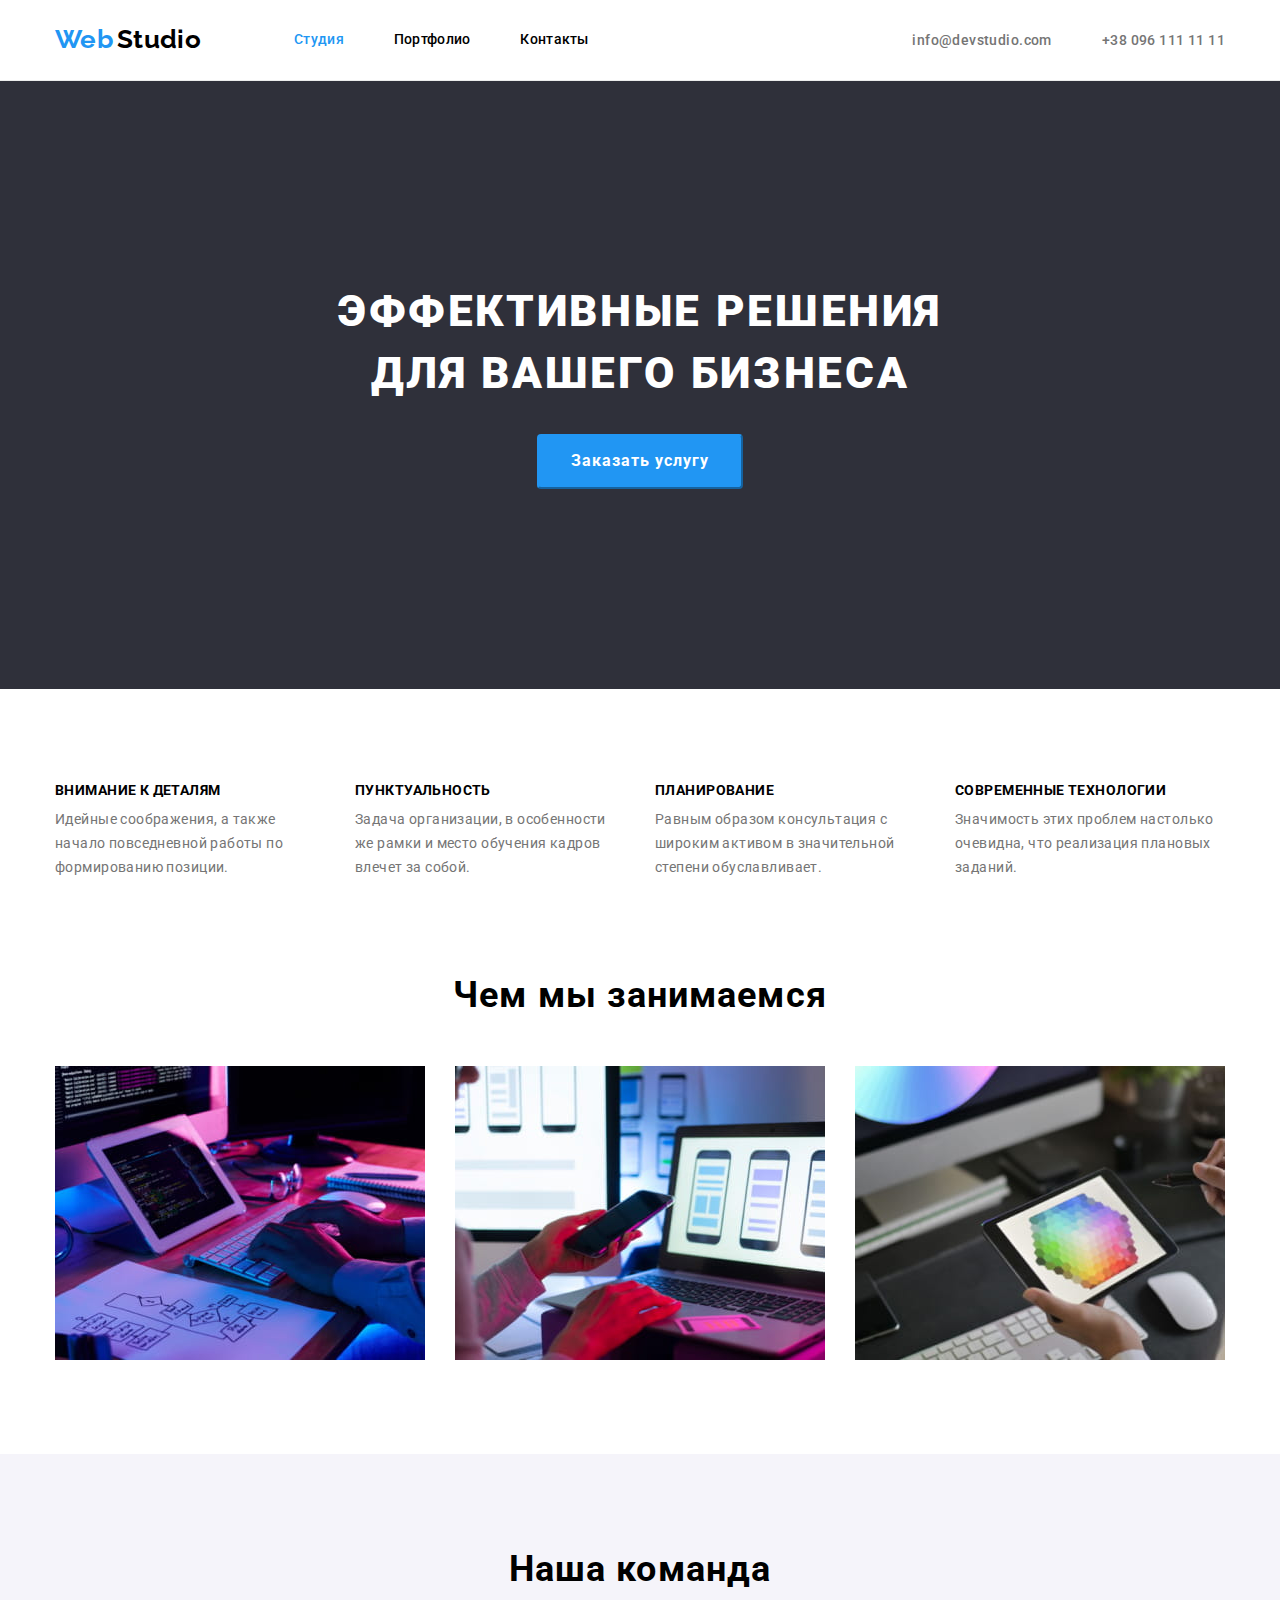
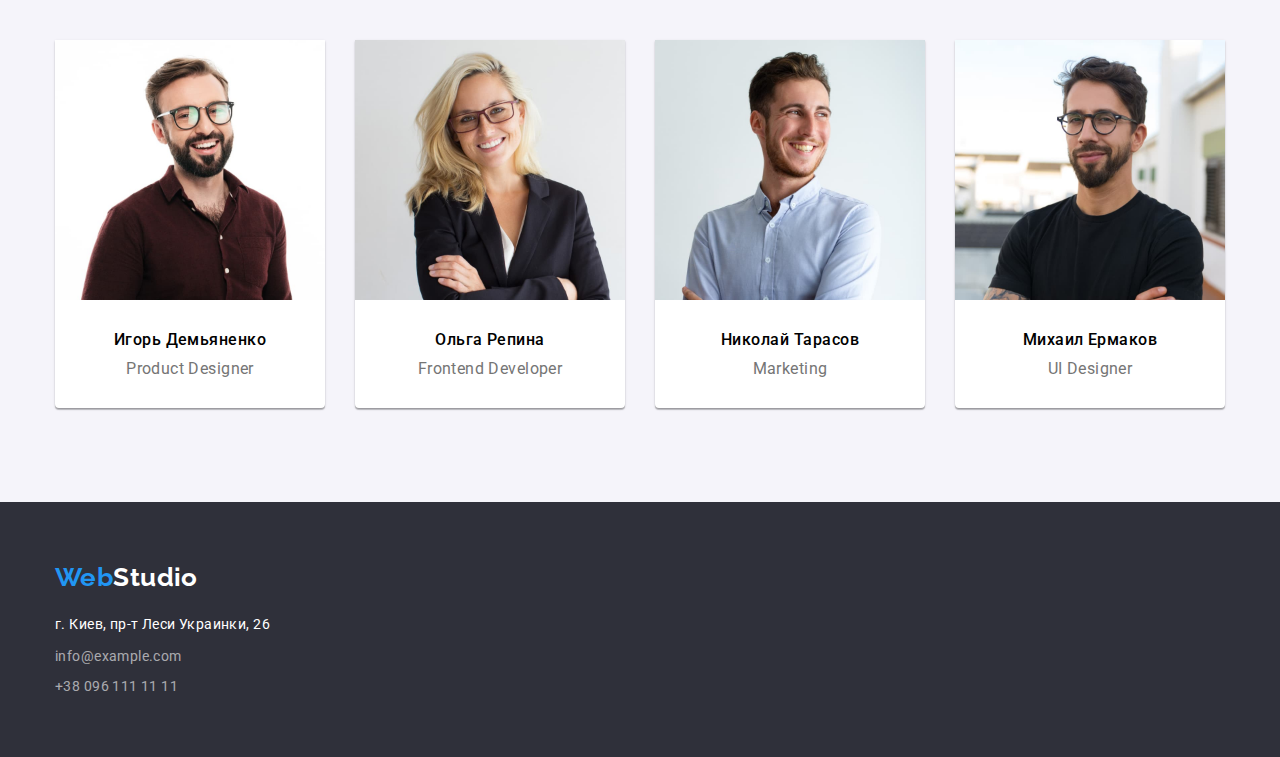
==== index.html @ 4b14b446 "index and portfolio html adedd" ====
<!DOCTYPE html>
<html lang="ru">
<head>
    <meta charset="UTF-8">
    <meta http-equiv="X-UA-Compatible" content="IE=edge">
    <meta name="viewport" content="width=device-width, initial-scale=1.0">
    <title>Здесь решения для вашего бизнеса</title>
   
    <link rel="preconnect" href="https://fonts.googleapis.com">
    <link rel="preconnect" href="https://fonts.gstatic.com" crossorigin>
    <link href="https://fonts.googleapis.com/css2?family=Raleway:wght@700&family=Roboto:wght@400;500;700;900&display=swap" rel="stylesheet">
    
    <link rel="stylesheet" href="https://cdnjs.cloudflare.com/ajax/libs/modern-normalize/1.1.0/modern-normalize.min.css">
    
    <link rel="stylesheet" href="./css/styles.css">
</head>
<body>
    <!--Шапка страницы-->
    <header class="header-section">
        <div class="container page-header">
            <nav class="nav">
                <a class="logo" href="./index.html">
                    <span class="logo-accent">Web</span> <span class="logo-dark">Studio</span>  
                </a>
            <ul class="menu-list">
                    <li class="item"><a class="menu-link current" href="./index.html">Студия</a></li>
                    <li class="item"><a class="menu-link" href="./portfolio.html">Портфолио</a></li>
                    <li class="item"><a class="menu-link" href="">Контакты</a></li>
            </ul>
            </nav>
<ul class="contact-list">
    <li class="item"><a class="contacts" href="mailto:info@devstudio.com">info@devstudio.com</a></li>
    <li class="item"><a class="contacts" href="tel:+380961111111">+38 096 111 11 11</a></li>
</ul>
</div>
    </header>
<!--Hero-->
<main>
    <section class="section hero">
        <div class="container-hero">
        <h1 class="title">Эффективные решения <br> для вашего бизнеса</h1>
       <button type="button" class="order-btn">Заказать услугу</button>
    </section>
    </div>
<!--Список преимуществ-->
    <section class="section advantages">
        <div class="container">
        <h2 class="visually-hidden">Преимущества нашей компании</h2>
        <ul class="features-list">
            <li class="item">
        <h3 class= "list-title">Внимание к деталям</h3>
        <p class="main-text">
            Идейные соображения, а также начало повседневной работы по формированию позиции.
        </p>
        </li>
        <li class="item">
        <h3 class="list-title">Пунктуальность</h3>
        <p class="main-text">
            Задача организации, в особенности же рамки и место обучения кадров влечет за собой.
        </p>
        </li>
        <li class="item">
        <h3 class="list-title">Планирование</h3>
        <p class="main-text">
            Равным образом консультация с широким активом в значительной степени обуславливает.
        </p>
        </li>
        <li class="item">
        <h3 class="list-title">Современные технологии</h3>
        <p class="main-text">
            Значимость этих проблем настолько очевидна, что реализация плановых заданий.
        </p>
        </li>
        </ul>
    </div>
    </section>
</div>
<!--Чем мы занимаемся-->
    <section class="section works">
        <div class="container">
    <h2 class="section-title">Чем мы занимаемся</h2>
    <ul class="photo-list">
        <li class="item-photo"><img src="./image/photo1.jpg" alt="Фото с набором текста на компьютере" width="370"></li>
        <li class="item-photo"><img src="./image/photo2.jpg" alt="Фото с телефоном в руке" width="370"></li>
        <li class="item-photo"><img src="./image/photo3.jpg" alt="Фото с RGB" width="370"></li>
    </ul>
</div>
    </section>
<!--Наша команда-->
<section class="section our-team">
    <div class="container">
    <h2 class="section-title">Наша команда</h2>
    <ul class="team-list">
        <li class="list">
            <img src="./image/photoigor.jpg" alt="Фото Игорь Демьяненко" width="270"> 
            <div class="block-name">
            <h3 class="name-title">Игорь Демьяненко</h3>
            <p class="position-title">Product Designer</p>
        </div>
        </li>
        <li class="list">
            <img src="./image/photoolga.jpg" alt="Фото Ольга Репина" width="270">
            <div class="block-name">
            <h3 class="name-title">Ольга Репина</h3>
            <p class="position-title">Frontend Developer</p>
            </div>
        </li>
        <li class="list">
            <img src="./image/photonikolai.jpg" alt="Фото Николай Тарасов" width="270">
            <div class="block-name">
            <h3 class="name-title">Николай Тарасов</h3>
            <p class="position-title">Marketing</p>
            </div>    
        </li>
        <li class="list">
            <img src="./image/photomikhail.jpg" alt="Фото Михаил Ермаков" width="270">
            <div class="block-name">
            <h3 class="name-title">Михаил Ермаков</h3>
            <p class="position-title">UI Designer</p>       
            </div>
        </li>
    </ul>
</div>
</section>

</main>
<!--Футер с контактами-->
<footer class="footer-contacts"> 
    <div class="container">
    <a class="logo-footer" href="./index.html">
        <span class="logo-accent">Web</span><span class="logo-white">Studio</span>  
    </a>  
    <address class="address-footer">
        <ul class="address-info">
            <li class="item-footer">
                <a class="address" href="https://goo.gl/maps/d6wTE1Bdjpz8cAGcA" target="_blank" rel="noopener noreferrer">г. Киев, пр-т
                    Леси Украинки, 26</a> 
            </li>
            <li class="item-footer">
                <a class="contact-info" href="mailto:info@devstudio.com">info@example.com</a> </li>
            <li><a class="contact-info" href="tel:+380961111111">+38 096 111 11 11</a> </li>
        <!-- </div> -->
        </ul>
        </div>
    </address>
</footer>
</body>
</html>
---- css/styles.css ----
:root {
  --main-font: "Roboto", sans-serif;
  --title-font: "Roboto", sans-serif;
  --logo-font: "Raleway", sans-serif;
  --text-color: #000000;
  --text-accent: #ffffff;
  --logo-accent: #2196f3;
  --contact-color: #757575;
  --background-color-dark: #2f303a;
  --background-color-white: #ffffff;
  --background-color-grey: #f5f4fa;
}

body {
  font-family: "Roboto", sans-serif;
  font-size: 14px;
  letter-spacing: 0.03em;
  color: var(--text-color);
  margin: 0;
}

.container {
  /* margin-left: auto;
    margin-right: auto; */
  margin: 0 auto;
  width: 1200px;
  padding: 0 15px;
}

.section {
  padding-top: 94px;
  padding-bottom: 94px;
}

.menu-list {
  display: flex;
  margin-left: 93px;
}

.menu-link.current {
  color: var(--logo-accent);
}

.nav {
  display: flex;
  align-items: center;
}

.menu-list .item:not(:last-child) {
  margin-right: 50px;
  display: flex;
}

.contact-list {
  display: flex;
  margin-left: auto;
}

.contact-list .item + .item {
  margin-left: 50px;
}

.page-header {
  display: flex;
  align-items: center;
}

.header-section {
  border-bottom: 1px solid #ececec;
}

/* Logo */

.logo-accent {
  font-family: var(--logo-font);
  color: var(--logo-accent);
  font-size: 26px;
  font-weight: 700;
  line-height: 1.2;
}

.logo-dark {
  font-family: var(--logo-font);
  color: var(--text-color);
  font-size: 26px;
  font-weight: 700;
  line-height: 1.2;
  margin-bottom: 20px;
}

/* Menu */
.menu-link {
  display: block;
  padding-top: 32px;
  padding-bottom: 32px;

  font-family: var(--main-font);
  color: var(--text-color);
  font-weight: 500;
  line-height: 1.14;
  letter-spacing: 0.02em;
}

.menu-link:hover,
.menu-link:focus {
  font-family: inherit;
  color: var(--logo-accent);
}

.contacts {
  font-family: var(--main-font);
  color: var(--contact-color);
  font-weight: 500;
  line-height: 1.14;
}

.contacts:hover,
.contacts:focus {
  color: var(--logo-accent);
}

ul {
  list-style: none;
  margin: 0;
  padding: 0;
}

h1,
h2,
h3,
p {
  margin: 0;
}

img {
  max-width: 100%;
  height: auto;
  display: block;
}

/* Hero */

.container-hero {
  background: var(--background-color-dark);
  margin-left: 0;
  margin-right: 0;
  text-align: center;
  padding-left: 0;
  padding-right: 0;
  padding-top: 200px;
  padding-bottom: 200px;
}

.title {
  font-family: var(--title-font);
  color: var(--text-accent);
  font-size: 44px;
  font-weight: 900;
  letter-spacing: 0.06em;
  line-height: 1.4;
  text-transform: uppercase;
  margin-bottom: 30px;
}

.order-btn {
  color: var(--text-accent);
  font-weight: 700;
  font-size: 16px;
  line-height: 1.9;
  background: var(--logo-accent);
  border-radius: 4px;
  border-color: var(--logo-accent);
  text-align: center;
  letter-spacing: 0.06em;
  cursor: pointer;
  min-width: 200px;
  padding: 10px 32px;
}

.hero {
  padding-top: 0;
  padding-bottom: 0;
}
/* Advantages */
.advantages {
  padding-bottom: 0;
}

.features-list {
  display: flex;
  flex-wrap: wrap;
}

.features-list .item {
  width: 270px;
  margin-right: 30px;
  /* padding-top: 94px; */
  /* padding-bottom: 94px; */
}

.features-list .item:nth-child(4n) {
  margin-right: 0;
}

.visually-hidden {
  position: absolute;
  width: 1px;
  height: 1px;
  margin: -1px;
  padding: 0;
  overflow: hidden;
  border: 0;
  clip: rect(0 0 0 0);
}

.section-title {
  font-family: var(--main-font);
  font-style: normal;
  font-weight: 700;
  font-size: 36px;
  line-height: 1.17;
  text-align: center;
  letter-spacing: 0.03em;
  margin-bottom: 50px;
}

.main-text {
  font-family: "Roboto";
  color: var(--contact-color);
  line-height: 1.7;
  font-style: normal;
  font-weight: 400;
  font-size: 14px;
}

.list-title {
  font-weight: 700;
  font-style: normal;
  font-size: 14px;
  line-height: 1.14;
  letter-spacing: 0.03em;
  text-transform: uppercase;
  margin-bottom: 10px;
}

/* Our works */

.photo-list {
  display: flex;
  justify-content: center;
}

.item-photo {
  padding-right: 30px;
}

.item-photo:nth-child(3n) {
  padding-right: 0;
}

/* Our team */

.our-team {
  background-color: var(--background-color-grey);
}

.name-title {
  font-weight: 500;
  font-size: 16px;
  line-height: 1.19;
  text-align: center;
  letter-spacing: 0.03em;
  margin-bottom: 10px;
}

.position-title {
  font-family: inherit;
  color: var(--contact-color);
  font-size: 16px;
  line-height: 1.19;
  text-align: center;
}

.team-list {
  display: flex;
  justify-content: center;
  margin-left: auto;
  margin-right: auto;
}

.list {
  margin-right: 30px;
  width: 270px;
  background-color: var(--background-color-white);
  box-shadow: 0px 1px 3px rgba(0, 0, 0, 0.12), 0px 1px 1px rgba(0, 0, 0, 0.14),
    0px 2px 1px rgba(0, 0, 0, 0.2);
  border-radius: 0px 0px 4px 4px;
}

.list:nth-child(4) {
  margin-right: 0;
}

.logo-web {
  width: 1600px;
  padding-left: 0;
}

.block-name {
  padding-top: 30px;
  padding-bottom: 30px;
}

/* Footer */

.footer-contacts {
  background-color: #2f303a;
  padding-top: 60px;
  padding-bottom: 60px;
}

.logo-footer {
  margin-bottom: 20px;
  display: inline-block;
}

.logo-white {
  font-family: var(--logo-font);
  color: var(--text-accent);
  font-size: 26px;
  font-weight: 700;
  line-height: 1.2;
  margin-bottom: 20px;
}

.address {
  font-family: var(--main-font);
  color: var(--text-accent);
  line-height: 1.7;
  font-weight: 400;
  font-size: 14px;
  letter-spacing: 0.03em;
  margin-bottom: 9px;
  padding-left: auto;
  margin-top: 20px;
}

.address:hover,
.address:focus {
  color: var(--logo-accent);
}

.contact-info {
  font-family: var(--main-font);
  color: rgba(255, 255, 255, 0.6);
  font-size: 14px;
  line-height: 1.5;
  letter-spacing: 0.03em;
  margin-bottom: 9px;
}

.contact-info:nth-last-child(n) {
  margin-bottom: 0px;
}

.adress-info {
  justify-content: flex-start;
}

.contact-info:hover,
.contact-info:focus {
  color: var(--logo-accent);
}

a {
  text-decoration: none;
  font-style: normal;
  color: inherit;
}

.item-footer {
  margin-bottom: 9px;
}

/* PAGE - Portfolio */

.nav-button {
  font-family: var(--main-font);
  color: var(--text-color);
  font-weight: 500;
  font-size: 16px;
  line-height: 1.6;
  background: #f5f4fa;
  border-radius: 4px;
  cursor: pointer;
  border: none;
  padding: 6px 23px;
}

.nav-button:hover,
.nav-button:focus {
  color: var(--text-accent);
  background: var(--logo-accent);
}

.projects {
  font-family: var(--main-font);
  color: var(--text-color);
  font-weight: 700;
  font-size: 18px;
  line-height: 2;
  letter-spacing: 0.06em;
  margin-bottom: 4px;
}

.projects-ex {
  padding-top: 20px;
  padding-bottom: 20px;
  padding-left: 24px;
  background: #ffffff;
  border-left: 1px solid #eeeeee;
  border-right: 1px solid #eeeeee;
  border-bottom: 1px solid #eeeeee;
}
.project-type {
  color: var(--text-color);
  font-size: 16px;
  line-height: 1.9;
  color: var(--contact-color);
}

.button-list {
  display: flex;
  justify-content: center;
  margin-bottom: 50px;
}

.button-list .item {
  padding-left: 8px;
  align-content: center;
}

.work-list {
  display: flex;
  flex-wrap: wrap;
  flex-basis: auto;
}

.work-list .item {
  margin-right: 30px;
  margin-bottom: 30px;
}

.work-list .item:nth-child(3n) {
  margin-right: 0;
}

.work-list:nth-last-child(-n + 3) {
  margin-right: -30px;
  margin-bottom: -30px;
}
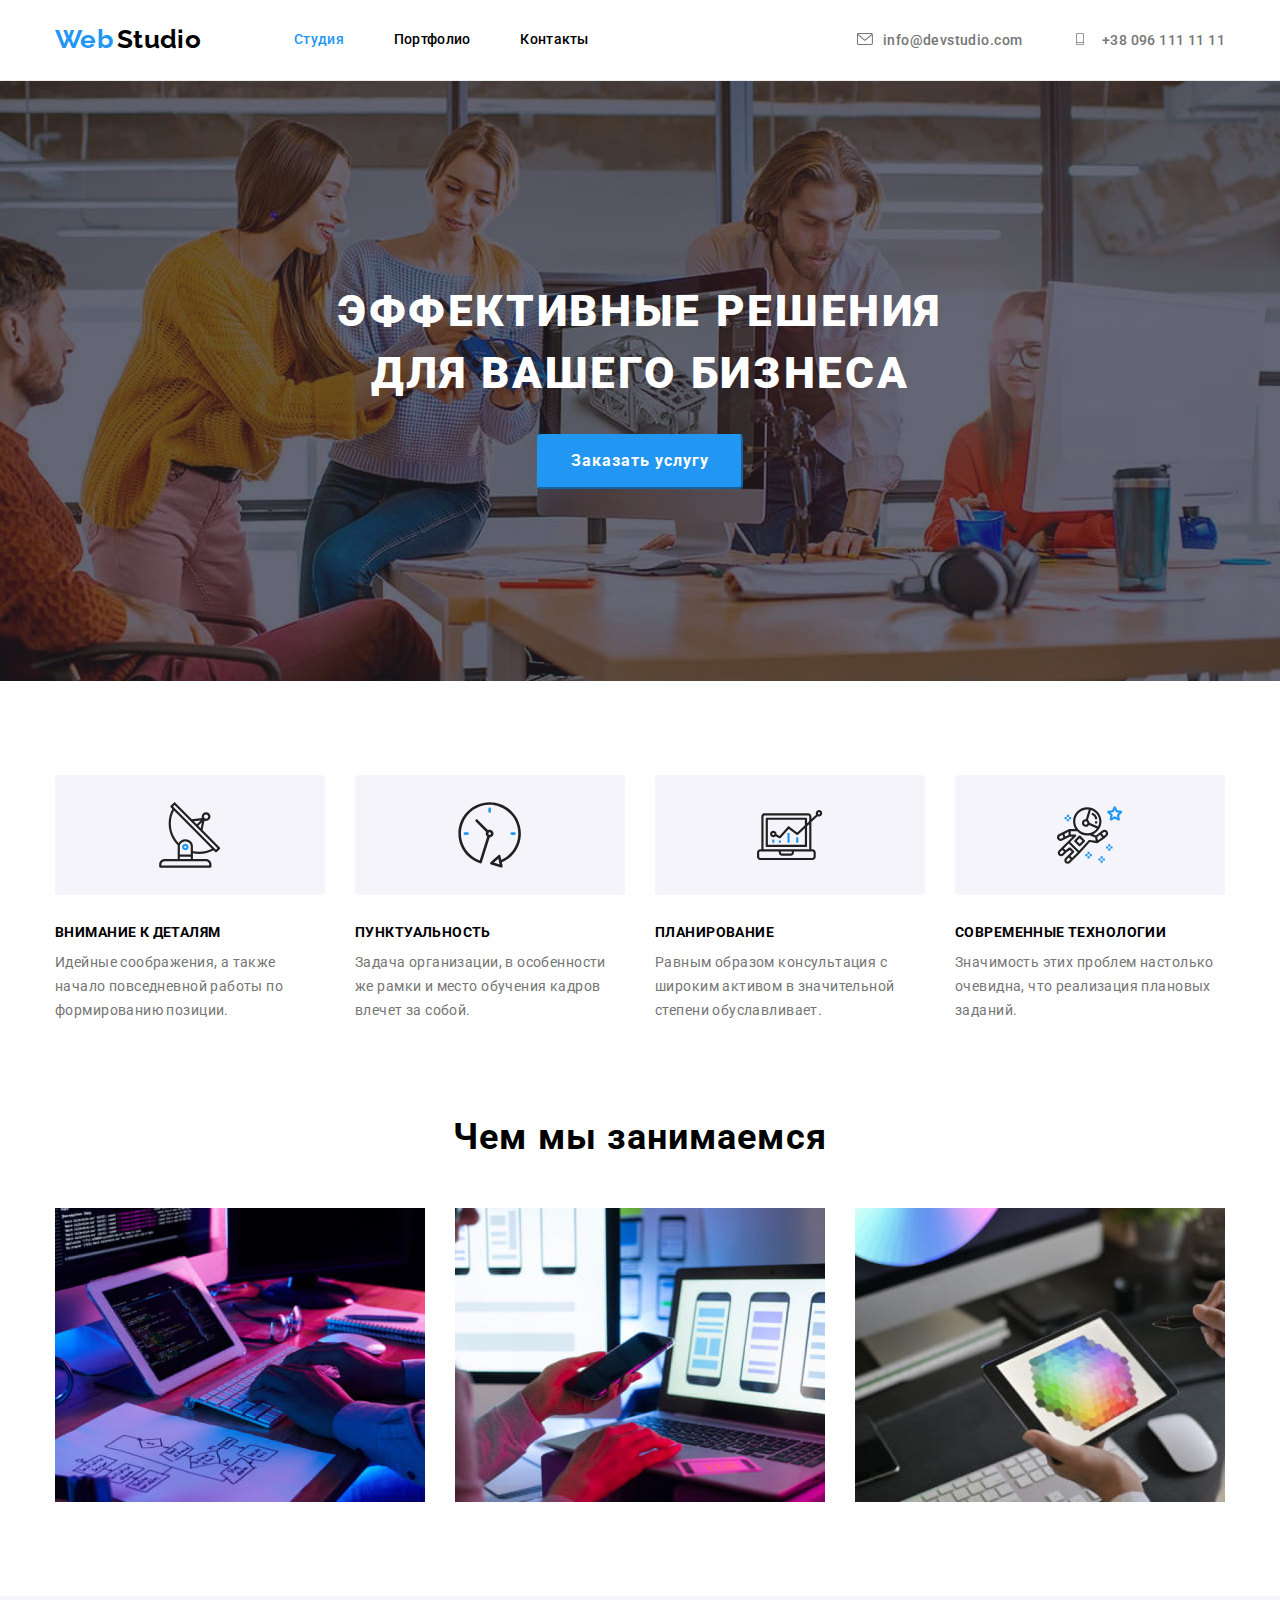
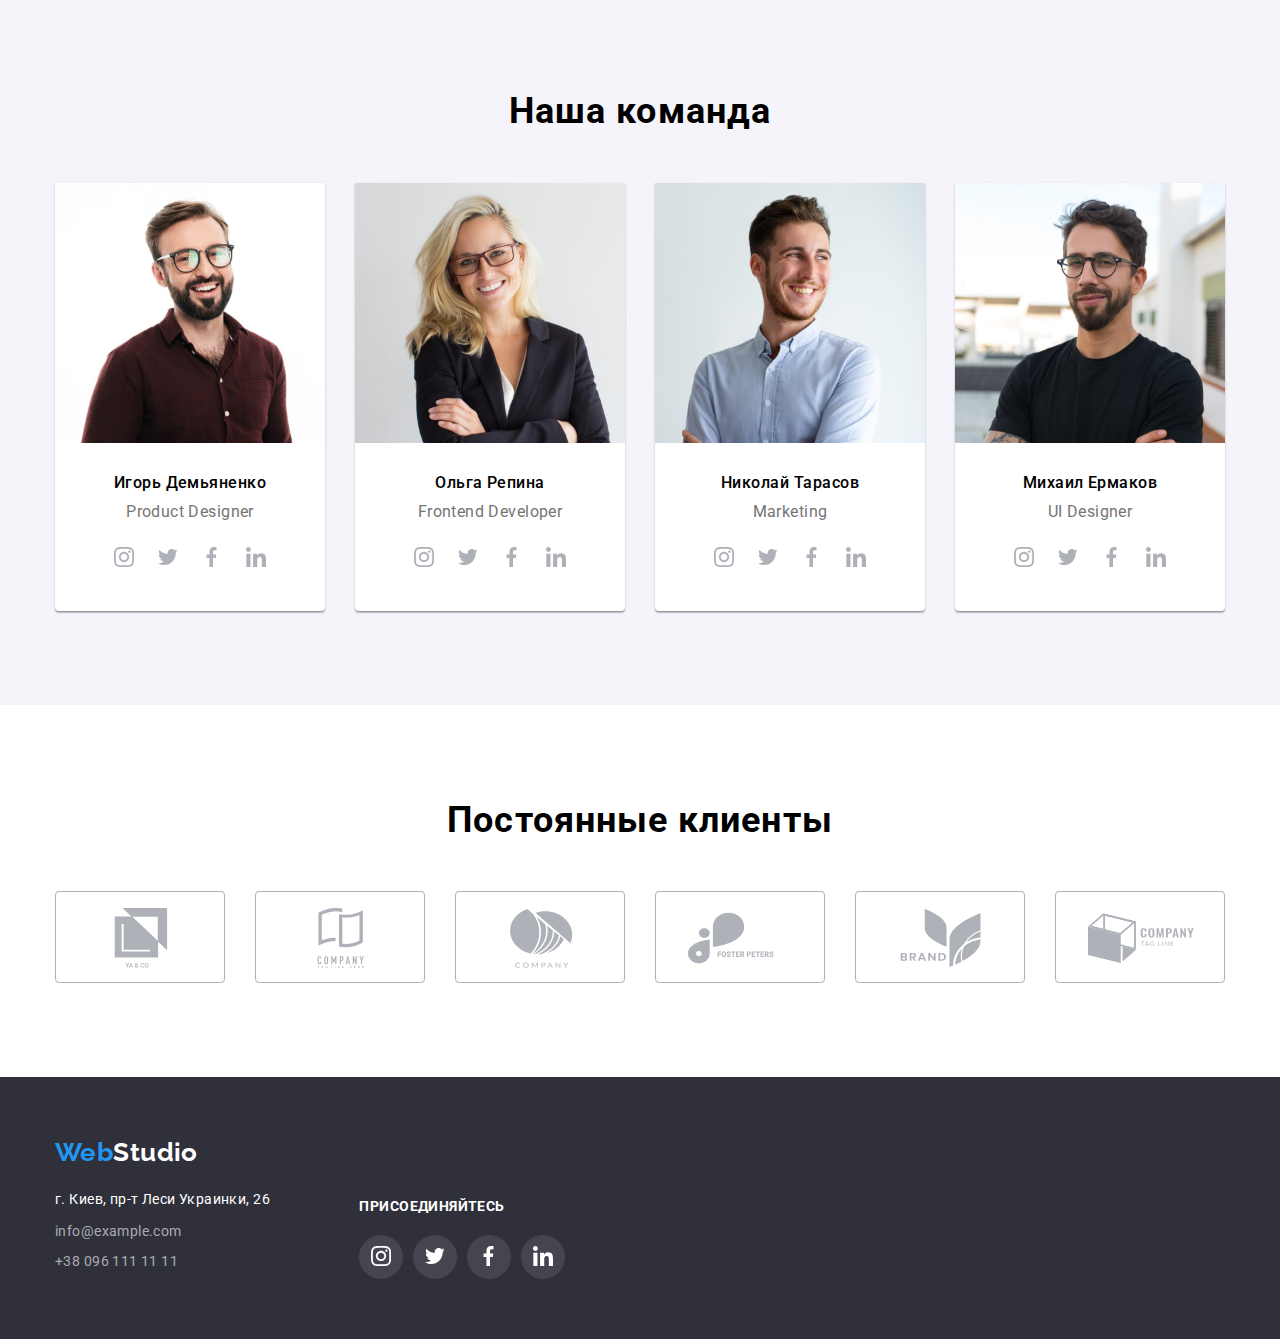
==== commit de9f4c70: "svg icons added" ====
--- a/index.html
+++ b/index.html
@@ -29,8 +29,18 @@
             </ul>
             </nav>
 <ul class="contact-list">
-    <li class="item"><a class="contacts" href="mailto:info@devstudio.com">info@devstudio.com</a></li>
-    <li class="item"><a class="contacts" href="tel:+380961111111">+38 096 111 11 11</a></li>
+    <li class="item">
+        <a class="contacts" href="mailto:info@devstudio.com">
+        <svg class="mail-icon">
+        <use href="./image/icons.svg#icon-envelope" width="16px" hight="12px"></use>
+        </svg>info@devstudio.com</a>
+    </li>
+    <li class="item">
+        <a class="contacts" href="tel:+380961111111">
+            <svg class="phone-icon" width="10px" height="16px">
+                <use href="./image/icons.svg#icon-phone"></use>
+            </svg> +38 096 111 11 11</a>
+    </li>
 </ul>
 </div>
     </header>
@@ -46,6 +56,28 @@
     <section class="section advantages">
         <div class="container">
         <h2 class="visually-hidden">Преимущества нашей компании</h2>
+        <ul class="icons-advantages">
+            <li class="icon-box">
+                <svg class="icon-static"> 
+                    <use href="./image/icons.svg#icon-antenna"></use>
+                </svg>
+            </li>
+            <li class="icon-box">
+                <svg class="icon-static">
+                    <use href="./image/icons.svg#icon-clock"></use>
+                </svg>
+            </li>
+            <li class="icon-box">
+                <svg class="icon-static">
+                    <use href="./image/icons.svg#icon-diagram"></use>
+                </svg>
+            </li>
+            <li class="icon-box">
+                <svg class="icon-static">
+                    <use href="./image/icons.svg#icon-astronaut"></use>
+                </svg>
+            </li>
+        </ul>
         <ul class="features-list">
             <li class="item">
         <h3 class= "list-title">Внимание к деталям</h3>
@@ -96,13 +128,72 @@
             <div class="block-name">
             <h3 class="name-title">Игорь Демьяненко</h3>
             <p class="position-title">Product Designer</p>
-        </div>
+            <ul class="social-media">
+                <li class="social-icons">
+                    <a href="#">
+                        <svg class="instagram">
+                            <use href="./image/icons.svg#icon-instagram"></use>
+                        </svg>
+                    </a>
+                </li>
+                <li class="social-icons">
+                    <a href="#">
+                        <svg class="twitter">
+                            <use href="./image/icons.svg#icon-twitter"></use>
+                        </svg>
+                    </a>
+                </li>
+                <li class="social-icons">
+                    <a href="#">
+                        <svg class="facebook">
+                            <use href="./image/icons.svg#icon-facebook"></use>
+                        </svg>
+                    </a>
+                </li>
+                <li class="social-icons">
+                    <a href="#">
+                        <svg class="linkedin">
+                            <use href="./image/icons.svg#icon-linkedin"></use>
+                        </svg>
+                    </a>
+                </li>
+            </ul>
+            </div>
         </li>
         <li class="list">
             <img src="./image/photoolga.jpg" alt="Фото Ольга Репина" width="270">
             <div class="block-name">
             <h3 class="name-title">Ольга Репина</h3>
             <p class="position-title">Frontend Developer</p>
+            <ul class="social-media">
+                <li class="social-icons">
+                    <a href="#">
+                        <svg class="instagram">
+                            <use href="./image/icons.svg#icon-instagram"></use>
+                        </svg>
+                    </a>
+                </li>
+                <li class="social-icons">
+                    <a href="#">
+                        <svg class="twitter">
+                            <use href="./image/icons.svg#icon-twitter"></use>
+                        </svg>
+                    </a>
+                </li>
+                <li class="social-icons">
+                    <a href="#">
+                        <svg class="facebook">
+                            <use href="./image/icons.svg#icon-facebook"></use>
+                        </svg>
+                    </a>
+                </li>
+                <li class="social-icons">
+                    <a href="#">
+                        <svg class="linkedin">
+                            <use href="./image/icons.svg#icon-linkedin"></use>
+                        </svg>
+                    </a>
+                </li>
             </div>
         </li>
         <li class="list">
@@ -110,39 +201,187 @@
             <div class="block-name">
             <h3 class="name-title">Николай Тарасов</h3>
             <p class="position-title">Marketing</p>
+            <ul class="social-media">
+                <li class="social-icons">
+                    <a href="#">
+                        <svg class="instagram">
+                            <use href="./image/icons.svg#icon-instagram"></use>
+                        </svg>
+                    </a>
+                </li>
+                <li class="social-icons">
+                    <a href="#">
+                        <svg class="twitter">
+                            <use href="./image/icons.svg#icon-twitter"></use>
+                        </svg>
+                    </a>
+                </li>
+                <li class="social-icons">
+                    <a href="#">
+                        <svg class="facebook">
+                            <use href="./image/icons.svg#icon-facebook"></use>
+                        </svg>
+                    </a>
+                </li>
+                <li class="social-icons">
+                    <a href="#">
+                        <svg class="linkedin">
+                            <use href="./image/icons.svg#icon-linkedin"></use>
+                        </svg>
+                    </a>
+                </li>
             </div>    
         </li>
         <li class="list">
             <img src="./image/photomikhail.jpg" alt="Фото Михаил Ермаков" width="270">
             <div class="block-name">
             <h3 class="name-title">Михаил Ермаков</h3>
-            <p class="position-title">UI Designer</p>       
+            <p class="position-title">UI Designer</p>
+            <ul class="social-media">
+                <li class="social-icons">
+                    <a href="#">
+                        <svg class="instagram">
+                            <use href="./image/icons.svg#icon-instagram"></use>
+                        </svg>
+                    </a>
+                </li>
+                <li class="social-icons">
+                    <a href="#">
+                        <svg class="twitter">
+                            <use href="./image/icons.svg#icon-twitter"></use>
+                        </svg>
+                    </a>
+                </li>
+                <li class="social-icons">
+                    <a href="#">
+                        <svg class="facebook">
+                            <use href="./image/icons.svg#icon-facebook"></use>
+                        </svg>
+                    </a>
+                </li>
+                <li class="social-icons">
+                    <a href="#">
+                        <svg class="linkedin">
+                            <use href="./image/icons.svg#icon-linkedin"></use>
+                        </svg>
+                    </a>
+                </li>
             </div>
         </li>
     </ul>
 </div>
+</section>
+
+<!-- Постоянные клиенты -->
+<section class="section customers">
+    <div class="container">
+    <h2 class="section-title">Постоянные клиенты</h2>
+    <ul class="customers-list">
+        <li class="clients-logo">
+            <a href="#">
+                <svg class="clients">
+                    <use href="./image/icons.svg#icon-yaco1"></use>
+                </svg>
+            </a>
+        </li>
+        <li class="clients-logo">
+            <a href="#">
+                <svg class="clients">
+                    <use href="./image/icons.svg#icon-tagline2"></use>
+                </svg>
+            </a>
+        </li class="clients-logo">
+        <li class="clients-logo">
+            <a href="#">
+                <svg class="clients">
+                    <use href="./image/icons.svg#icon-company3"></use>
+                </svg>
+            </a>
+        </li>
+        <li class="clients-logo">
+            <a href="#">
+                <svg class="clients">
+                    <use href="./image/icons.svg#icon-foster4"></use>
+                </svg>
+            </a>
+        </li>
+        <li class="clients-logo">
+            <a href="#">
+                <svg class="clients">
+                    <use href="./image/icons.svg#icon-brand5"></use>
+                </svg>
+            </a>
+        </li>
+        <li class="clients-logo">
+            <a href="#">
+                <svg class="clients">
+                    <use href="./image/icons.svg#icon-company6"></use>
+                </svg>
+            </a>
+        </li>
+    </ul>
+    </div>
 </section>
 
 </main>
 <!--Футер с контактами-->
 <footer class="footer-contacts"> 
-    <div class="container">
-    <a class="logo-footer" href="./index.html">
-        <span class="logo-accent">Web</span><span class="logo-white">Studio</span>  
-    </a>  
-    <address class="address-footer">
-        <ul class="address-info">
-            <li class="item-footer">
-                <a class="address" href="https://goo.gl/maps/d6wTE1Bdjpz8cAGcA" target="_blank" rel="noopener noreferrer">г. Киев, пр-т
-                    Леси Украинки, 26</a> 
-            </li>
-            <li class="item-footer">
-                <a class="contact-info" href="mailto:info@devstudio.com">info@example.com</a> </li>
-            <li><a class="contact-info" href="tel:+380961111111">+38 096 111 11 11</a> </li>
-        <!-- </div> -->
-        </ul>
-        </div>
-    </address>
+        <div class="container">
+            <div class="footer-info">
+            <a class="logo-footer" href="./index.html">
+                <span class="logo-accent">Web</span><span class="logo-white">Studio</span>
+            </a>
+            <div class="address-footer">
+                <ul class="address-info">
+                    <li class="item-footer">
+                        <a class="address" href="https://goo.gl/maps/d6wTE1Bdjpz8cAGcA" target="_blank"
+                            rel="noopener noreferrer">г. Киев, пр-т
+                            Леси Украинки, 26</a>
+                    </li>
+                    <li class="item-footer">
+                        <a class="contact-info" href="mailto:info@devstudio.com">info@example.com</a>
+                    </li>
+                    <li><a class="contact-info" href="tel:+380961111111">+38 096 111 11 11</a> </li>
+                </ul>
+                </address>
+            </div>
+            </div>
+        
+            <div class="footer-social-media">
+                <h2 class="join-us">
+                    Присоединяйтесь
+                </h2>
+                <ul class="social-media-f">
+                    <li class="social-icons-f">
+                        <a href="#">
+                            <svg class="instagram">
+                                <use href="./image/icons.svg#icon-instagram"></use>
+                            </svg>
+                        </a>
+                    </li>
+                    <li class="social-icons-f">
+                        <a href="#">
+                            <svg class="twitter">
+                                <use href="./image/icons.svg#icon-twitter"></use>
+                            </svg>
+                        </a>
+                    </li>
+                    <li class="social-icons-f">
+                        <a href="#">
+                            <svg class="facebook">
+                                <use href="./image/icons.svg#icon-facebook"></use>
+                            </svg>
+                        </a>
+                    </li>
+                    <li class="social-icons-f">
+                        <a href="#">
+                            <svg class="linkedin">
+                                <use href="./image/icons.svg#icon-linkedin"></use>
+                            </svg>
+                        </a>
+                    </li>
+            </div>
+    </div>
 </footer>
 </body>
 </html>--- a/css/styles.css
+++ b/css/styles.css
@@ -20,8 +20,6 @@
 }
 
 .container {
-  /* margin-left: auto;
-    margin-right: auto; */
   margin: 0 auto;
   width: 1200px;
   padding: 0 15px;
@@ -54,6 +52,7 @@
 .contact-list {
   display: flex;
   margin-left: auto;
+  justify-content: center;
 }
 
 .contact-list .item + .item {
@@ -119,6 +118,22 @@
   color: var(--logo-accent);
 }
 
+.mail-icon {
+  display: inline-flex;
+  width: 16px;
+  height: 12px;
+  margin-right: 10px;
+  fill: currentColor;
+}
+
+.phone-icon {
+  display: inline-flex;
+  width: 16px;
+  height: 12px;
+  margin-right: 10px;
+  fill: currentColor;
+}
+
 ul {
   list-style: none;
   margin: 0;
@@ -141,7 +156,7 @@
 /* Hero */
 
 .container-hero {
-  background: var(--background-color-dark);
+  /* background: var(--background-color-dark); */
   margin-left: 0;
   margin-right: 0;
   text-align: center;
@@ -180,7 +195,21 @@
 .hero {
   padding-top: 0;
   padding-bottom: 0;
-}
+  max-width: 1600px;
+  height: 600px;
+  margin-left: auto;
+  margin-right: auto;
+  background-image: linear-gradient(
+      to top,
+      rgba(47, 48, 58, 0.4),
+      rgba(47, 48, 58, 0.4)
+    ),
+    url("../image/hero-img.jpg");
+  background-repeat: no-repeat;
+  background-position: center;
+  background-size: cover;
+}
+
 /* Advantages */
 .advantages {
   padding-bottom: 0;
@@ -194,8 +223,6 @@
 .features-list .item {
   width: 270px;
   margin-right: 30px;
-  /* padding-top: 94px; */
-  /* padding-bottom: 94px; */
 }
 
 .features-list .item:nth-child(4n) {
@@ -243,6 +270,36 @@
   margin-bottom: 10px;
 }
 
+.icons-advantages {
+  display: flex;
+  padding: 0;
+  margin: 0;
+  justify-content: center;
+}
+
+.icon-box {
+  background-color: #f5f4fa;
+  width: 270px;
+  height: 120px;
+  border-radius: 4px;
+  display: flex;
+  flex-direction: column;
+  align-items: center;
+  justify-content: center;
+  margin-right: 30px;
+  margin-bottom: 30px;
+}
+
+.icon-static {
+  width: 65.32px;
+  height: 70px;
+  justify-content: center;
+}
+
+.icon-box:nth-child(4n) {
+  margin-right: 0px;
+}
+
 /* Our works */
 
 .photo-list {
@@ -311,12 +368,86 @@
   padding-bottom: 30px;
 }
 
+.social-media {
+  display: flex;
+  justify-content: center;
+}
+
+.social-icons:hover {
+  background-color: var(--logo-accent);
+  fill: var(--text-accent);
+  border-radius: 50%;
+}
+
+.social-icons {
+  display: flex;
+  width: 44px;
+  height: 44px;
+  flex-direction: column;
+  align-items: center;
+  justify-content: center;
+  margin-top: 16px;
+  fill: #afb1b8;
+}
+
+.twitter,
+.facebook,
+.instagram,
+.linkedin {
+  width: 20px;
+  height: 20px;
+}
+
+/* Frequent customers */
+
+.customers-list {
+  display: flex;
+}
+
+.clients {
+  display: flex;
+  width: 106px;
+  height: 60px;
+  flex-direction: column;
+  align-items: center;
+  justify-content: center;
+  fill: #afb1b8;
+  margin: 16px 32px;
+}
+
+.clients-logo {
+  width: 170px;
+  height: 92px;
+  border: 1px solid #afb1b8;
+  box-sizing: border-box;
+  border-radius: 4px;
+  margin-right: 30px;
+}
+
+.clients-logo:nth-child(6n) {
+  margin-right: 0;
+}
+
+.clients:hover {
+  fill: var(--logo-accent);
+}
+
+.clients-logo:hover {
+  border-color: var(--logo-accent);
+}
+
 /* Footer */
+
+.footer-contacts {
+  display: flex;
+}
 
 .footer-contacts {
   background-color: #2f303a;
   padding-top: 60px;
   padding-bottom: 60px;
+  display: flex;
+  flex-direction: column;
 }
 
 .logo-footer {
@@ -380,6 +511,62 @@
 
 .item-footer {
   margin-bottom: 9px;
+}
+
+.join-us {
+  font-family: var(--title-font);
+  font-style: normal;
+  font-weight: 700;
+  font-size: 14px;
+  line-height: 1.14;
+  letter-spacing: 0.03em;
+  text-transform: uppercase;
+  color: var(--text-accent);
+  /* padding-top: 72px; */
+}
+
+.footer-social-media {
+  display: flex;
+  flex-direction: column;
+  width: 206px;
+  display: inline-block;
+  margin-left: 70px;
+  padding-top: 0;
+  align-content: flex-start;
+}
+
+.footer-info {
+  width: 231px;
+  display: inline-block;
+}
+
+.social-media-f {
+  display: flex;
+  align-items: center;
+}
+
+.social-icons-f:nth-child(4) {
+  margin-right: 0;
+}
+
+.social-icons-f:hover {
+  background-color: var(--logo-accent);
+  fill: var(--text-accent);
+  border-radius: 50%;
+}
+
+.social-icons-f {
+  display: flex;
+  width: 44px;
+  height: 44px;
+  flex-direction: column;
+  align-items: center;
+  justify-content: center;
+  margin-right: 10px;
+  margin-top: 20px;
+  fill: var(--text-accent);
+  background: rgba(255, 255, 255, 0.1);
+  border-radius: 50%;
 }
 
 /* PAGE - Portfolio */
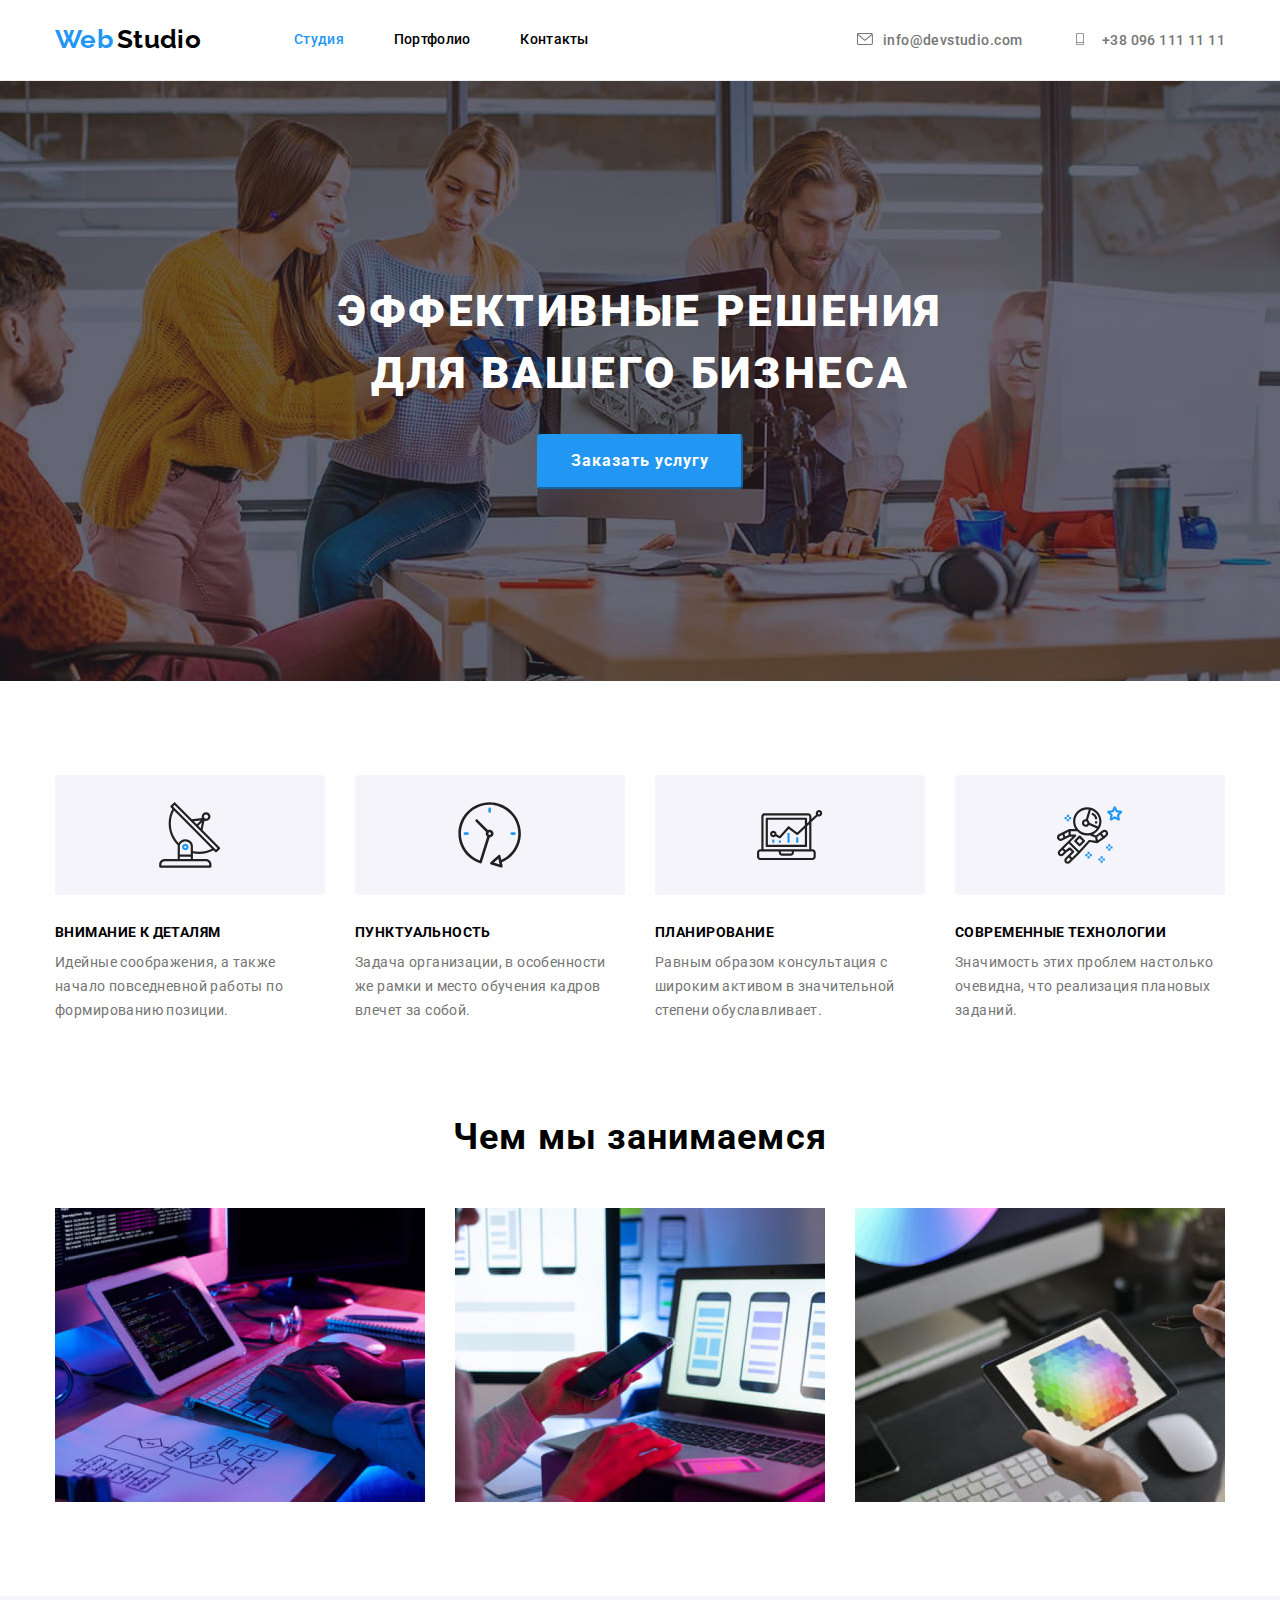
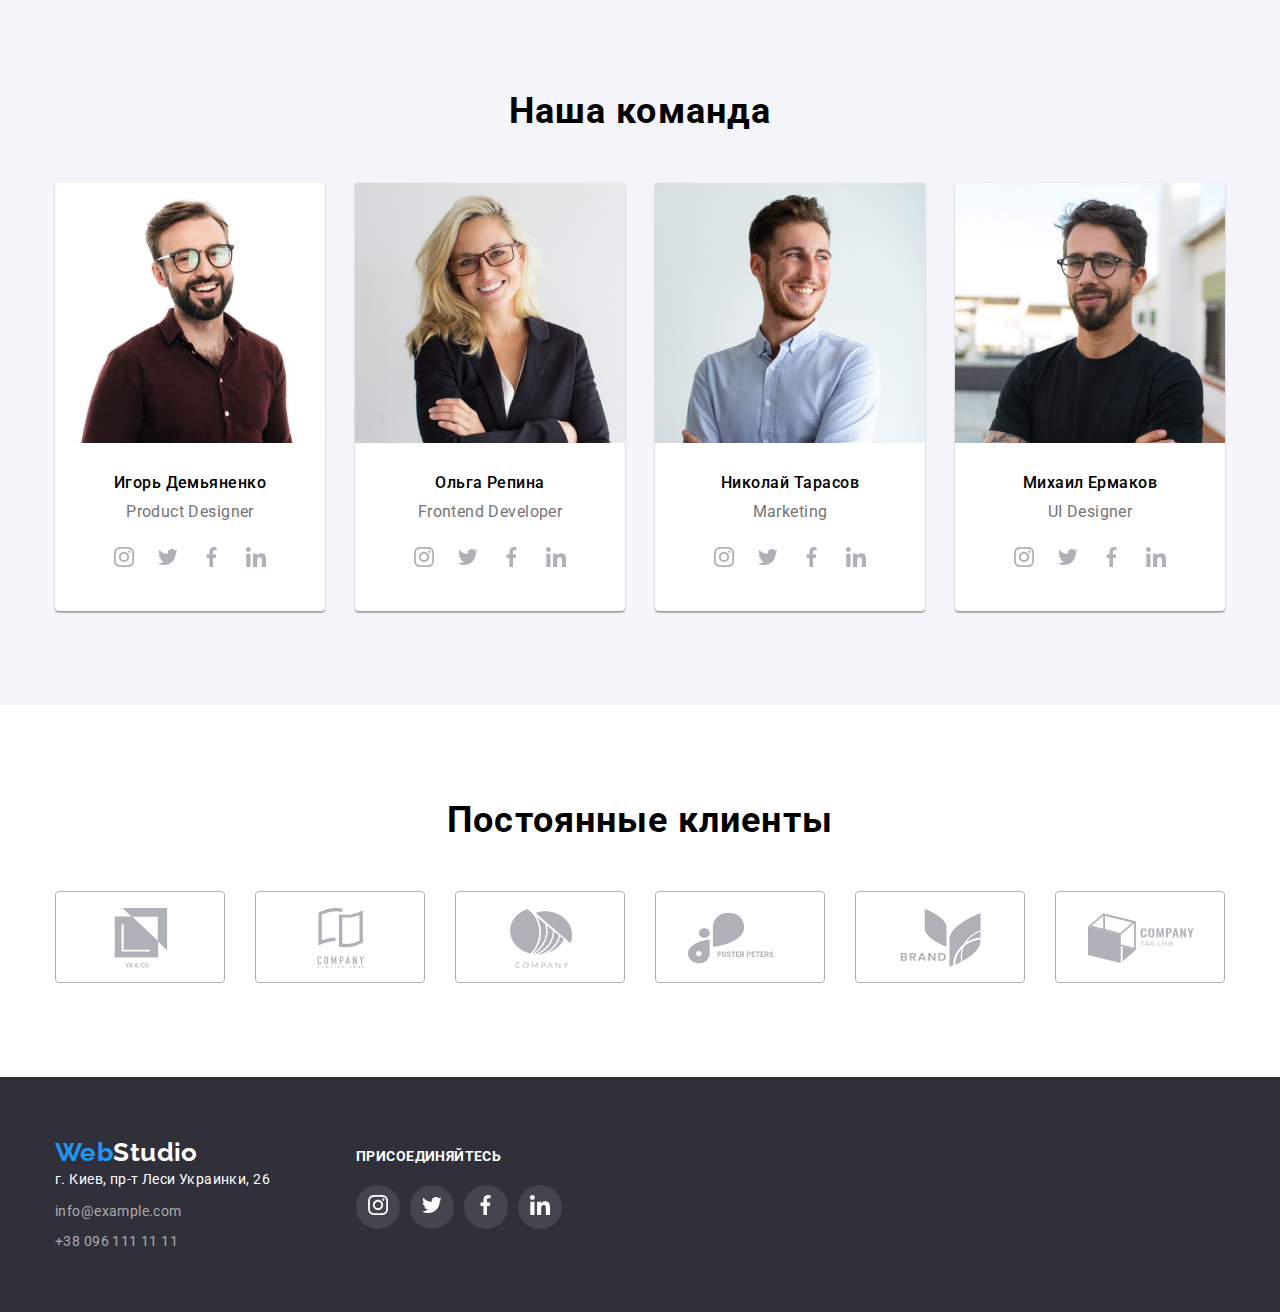
==== commit 0ec8f547: "added shadow on portfolio page" ====
--- a/index.html
+++ b/index.html
@@ -326,7 +326,7 @@
 </main>
 <!--Футер с контактами-->
 <footer class="footer-contacts"> 
-        <div class="container">
+        <div class="container information">
             <div class="footer-info">
             <a class="logo-footer" href="./index.html">
                 <span class="logo-accent">Web</span><span class="logo-white">Studio</span>
--- a/css/styles.css
+++ b/css/styles.css
@@ -452,7 +452,6 @@
 
 .logo-footer {
   margin-bottom: 20px;
-  display: inline-block;
 }
 
 .logo-white {
@@ -529,7 +528,6 @@
   display: flex;
   flex-direction: column;
   width: 206px;
-  display: inline-block;
   margin-left: 70px;
   padding-top: 0;
   align-content: flex-start;
@@ -537,7 +535,6 @@
 
 .footer-info {
   width: 231px;
-  display: inline-block;
 }
 
 .social-media-f {
@@ -646,3 +643,12 @@
   margin-right: -30px;
   margin-bottom: -30px;
 }
+
+.information {
+  display: flex;
+  align-items: baseline;
+}
+
+.item:hover {
+  box-shadow: 0 10px 10px -5px rgba(0, 0, 0, 0.3);
+}
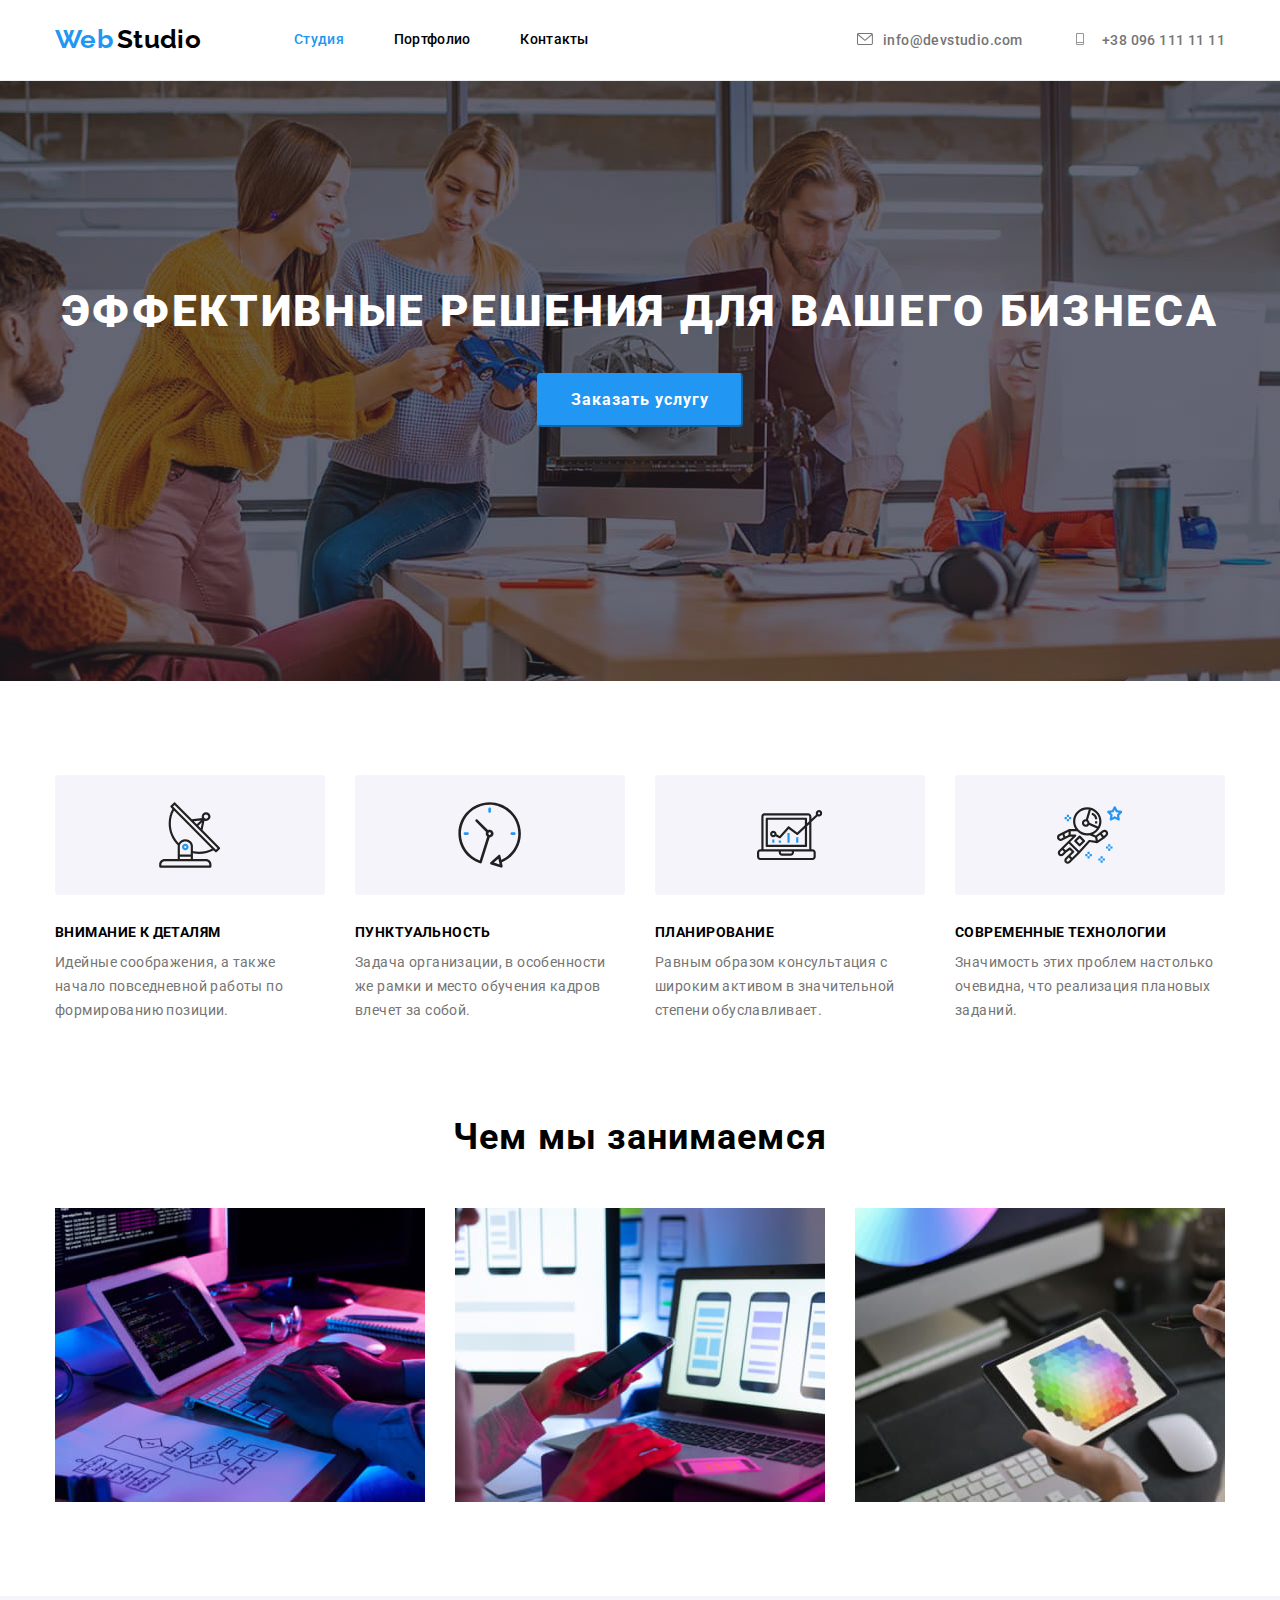
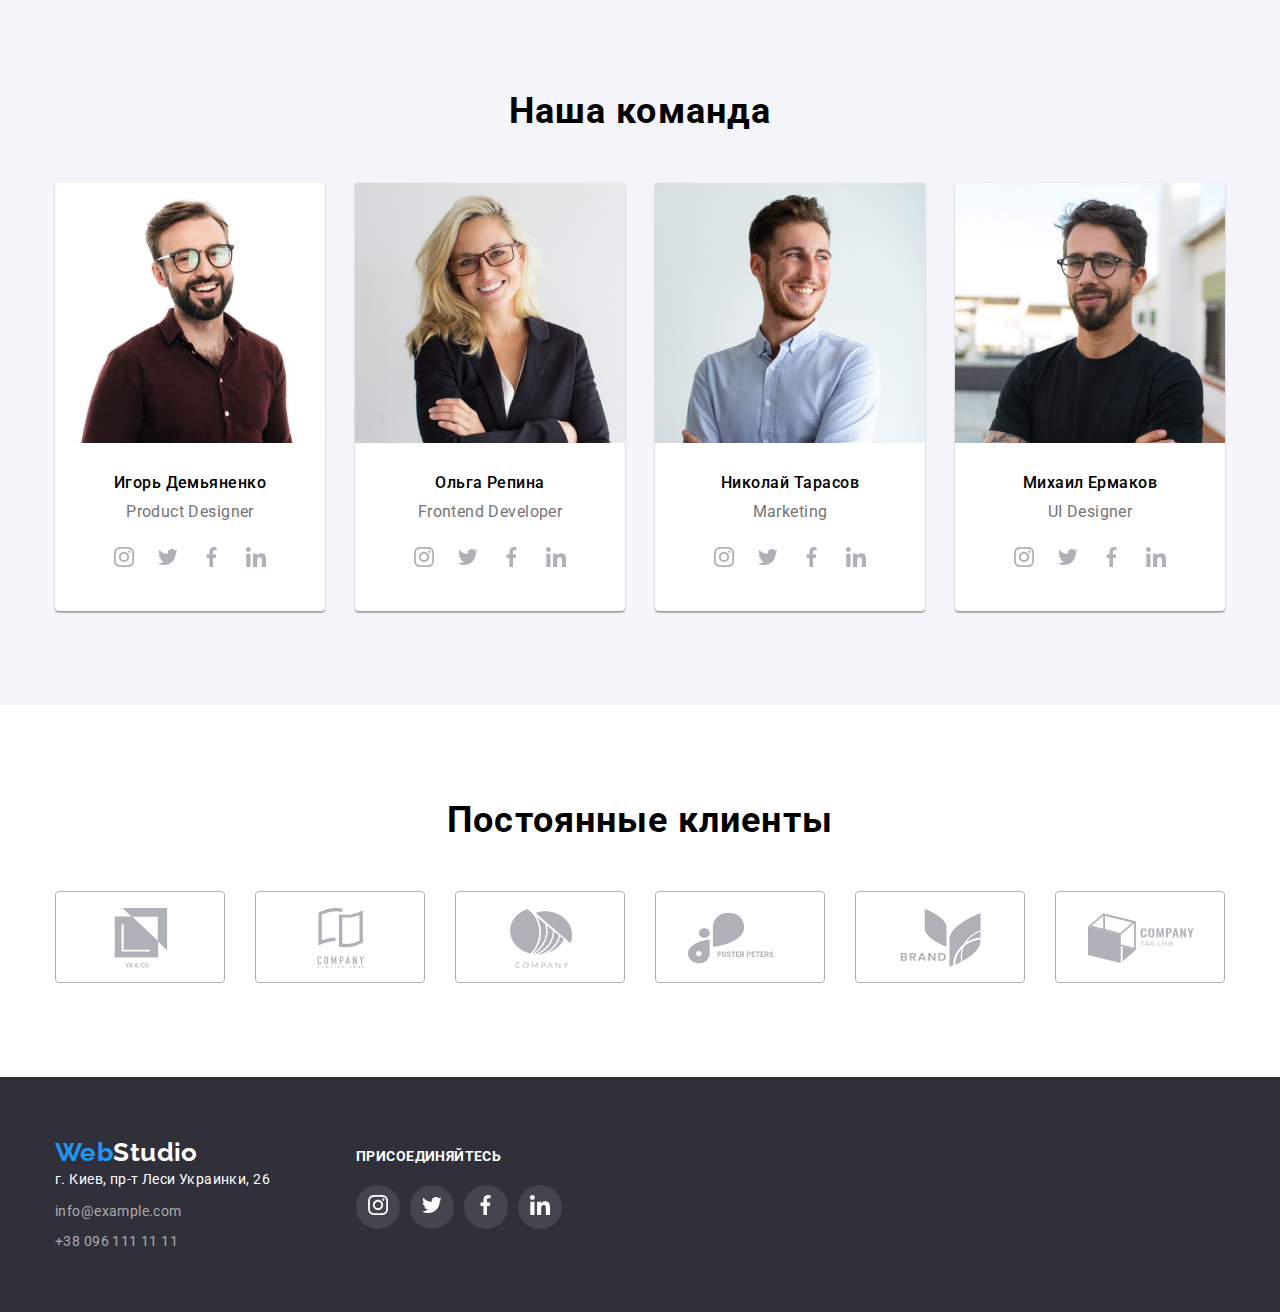
==== commit 99af5e0e: "validator passed" ====
--- a/index.html
+++ b/index.html
@@ -32,7 +32,7 @@
     <li class="item">
         <a class="contacts" href="mailto:info@devstudio.com">
         <svg class="mail-icon">
-        <use href="./image/icons.svg#icon-envelope" width="16px" hight="12px"></use>
+        <use href="./image/icons.svg#icon-envelope" width="16px" height="12px"></use>
         </svg>info@devstudio.com</a>
     </li>
     <li class="item">
@@ -48,10 +48,13 @@
 <main>
     <section class="section hero">
         <div class="container-hero">
-        <h1 class="title">Эффективные решения <br> для вашего бизнеса</h1>
-       <button type="button" class="order-btn">Заказать услугу</button>
+        <h1 class="title">Эффективные решения для вашего бизнеса
+        </h1>
+       <button type="button" class="order-btn">Заказать услугу
+       </button>
+        </div>
     </section>
-    </div>
+    
 <!--Список преимуществ-->
     <section class="section advantages">
         <div class="container">
@@ -106,7 +109,6 @@
         </ul>
     </div>
     </section>
-</div>
 <!--Чем мы занимаемся-->
     <section class="section works">
         <div class="container">
@@ -194,6 +196,7 @@
                         </svg>
                     </a>
                 </li>
+            </ul>
             </div>
         </li>
         <li class="list">
@@ -230,6 +233,7 @@
                         </svg>
                     </a>
                 </li>
+            </ul>
             </div>    
         </li>
         <li class="list">
@@ -266,6 +270,7 @@
                         </svg>
                     </a>
                 </li>
+            </ul>
             </div>
         </li>
     </ul>
@@ -290,7 +295,7 @@
                     <use href="./image/icons.svg#icon-tagline2"></use>
                 </svg>
             </a>
-        </li class="clients-logo">
+        </li>
         <li class="clients-logo">
             <a href="#">
                 <svg class="clients">
@@ -343,14 +348,13 @@
                     </li>
                     <li><a class="contact-info" href="tel:+380961111111">+38 096 111 11 11</a> </li>
                 </ul>
-                </address>
-            </div>
-            </div>
+            </div>
+        </div>
         
             <div class="footer-social-media">
-                <h2 class="join-us">
+                <p class="join-us">
                     Присоединяйтесь
-                </h2>
+                </p>
                 <ul class="social-media-f">
                     <li class="social-icons-f">
                         <a href="#">
@@ -380,8 +384,9 @@
                             </svg>
                         </a>
                     </li>
-            </div>
-    </div>
+                </ul>
+            </div>
+        </div>
 </footer>
 </body>
 </html>--- a/css/styles.css
+++ b/css/styles.css
@@ -649,6 +649,6 @@
   align-items: baseline;
 }
 
-.item:hover {
+.work-list .item:hover {
   box-shadow: 0 10px 10px -5px rgba(0, 0, 0, 0.3);
 }
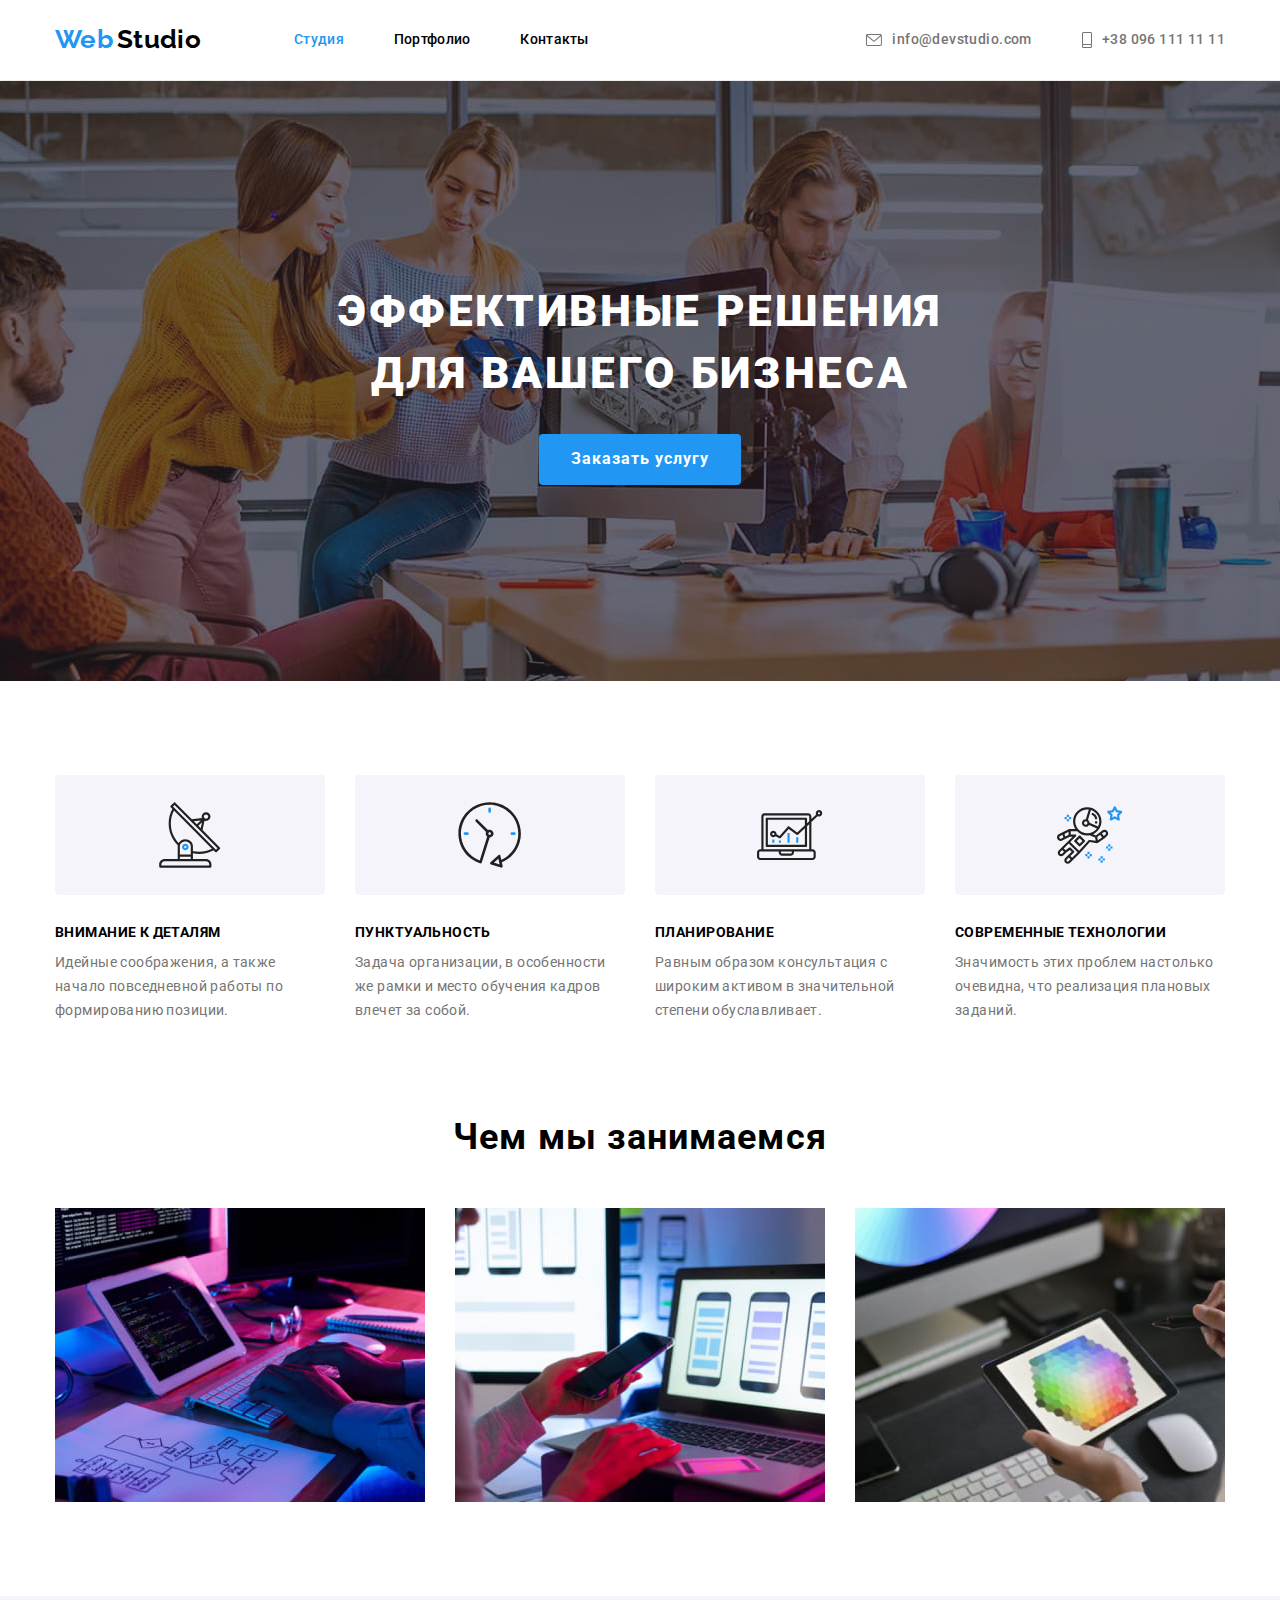
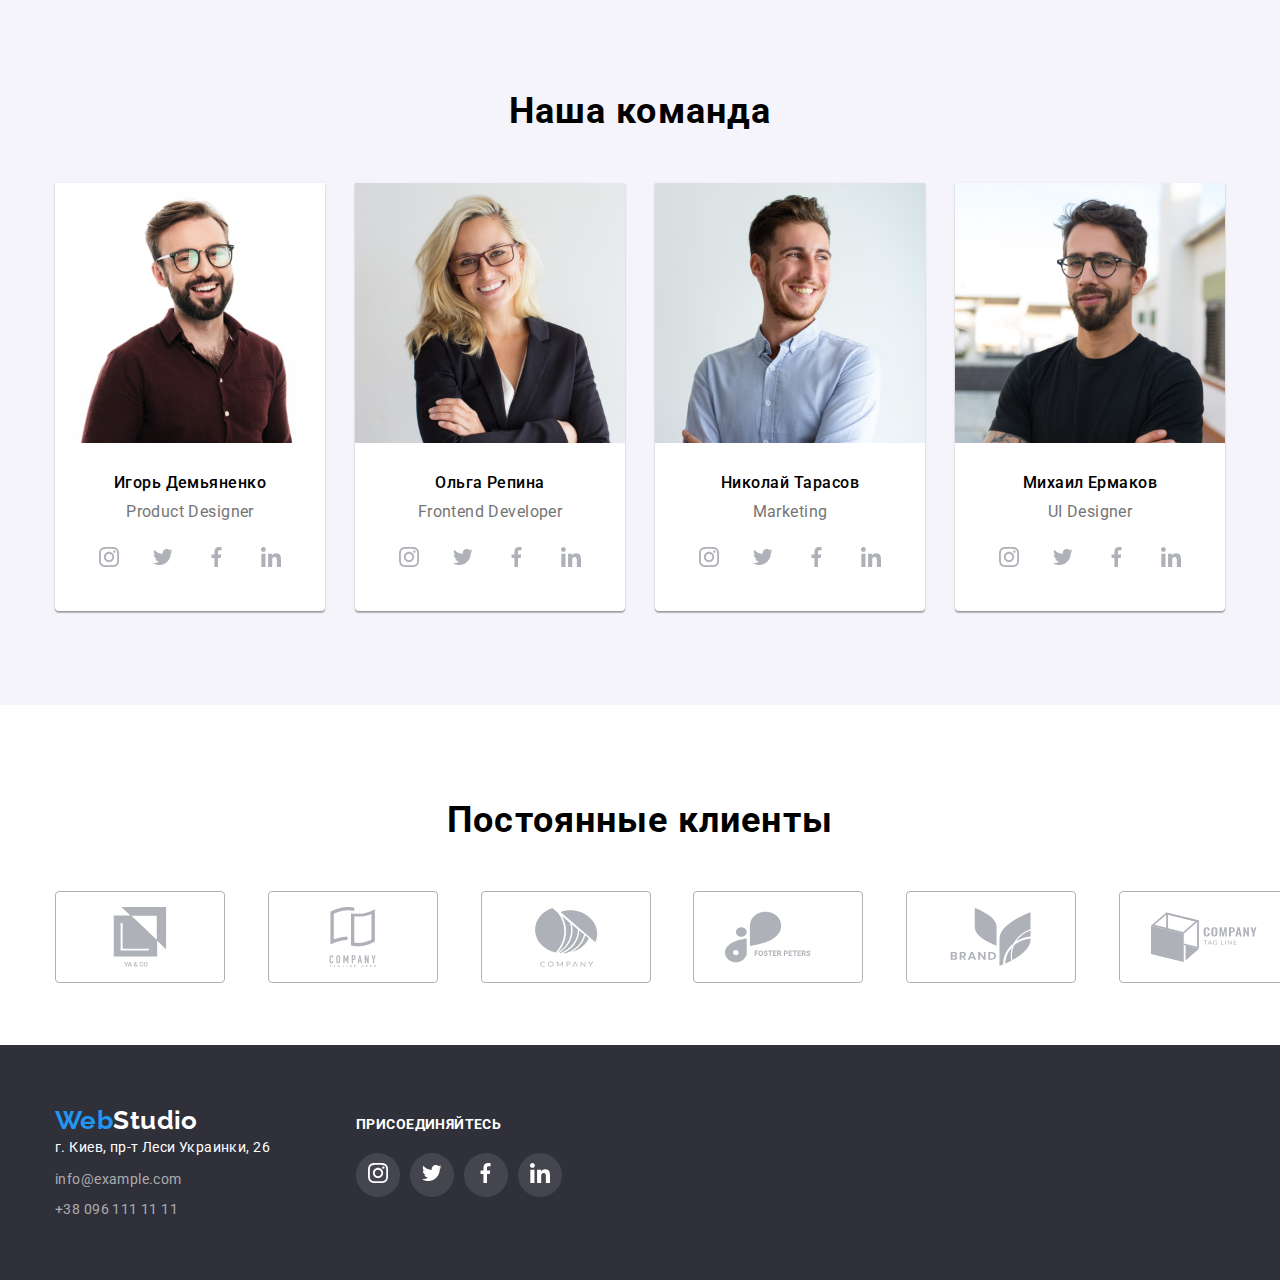
==== commit f125fd68: "updated" ====
--- a/index.html
+++ b/index.html
@@ -46,7 +46,7 @@
     </header>
 <!--Hero-->
 <main>
-    <section class="section hero">
+    <section class="hero">
         <div class="container-hero">
         <h1 class="title">Эффективные решения для вашего бизнеса
         </h1>
@@ -59,48 +59,46 @@
     <section class="section advantages">
         <div class="container">
         <h2 class="visually-hidden">Преимущества нашей компании</h2>
-        <ul class="icons-advantages">
-            <li class="icon-box">
-                <svg class="icon-static"> 
-                    <use href="./image/icons.svg#icon-antenna"></use>
-                </svg>
-            </li>
-            <li class="icon-box">
-                <svg class="icon-static">
-                    <use href="./image/icons.svg#icon-clock"></use>
-                </svg>
-            </li>
-            <li class="icon-box">
-                <svg class="icon-static">
-                    <use href="./image/icons.svg#icon-diagram"></use>
-                </svg>
-            </li>
-            <li class="icon-box">
-                <svg class="icon-static">
-                    <use href="./image/icons.svg#icon-astronaut"></use>
-                </svg>
-            </li>
-        </ul>
         <ul class="features-list">
             <li class="item">
+                <div class="icon-box">
+                    <svg class="icon-static">
+                        <use href="./image/icons.svg#icon-antenna"></use>
+                    </svg>
+                </div>
         <h3 class= "list-title">Внимание к деталям</h3>
         <p class="main-text">
             Идейные соображения, а также начало повседневной работы по формированию позиции.
         </p>
         </li>
         <li class="item">
+            <div class="icon-box">
+                <svg class="icon-static">
+                    <use href="./image/icons.svg#icon-clock"></use>
+                </svg>
+            </div>
         <h3 class="list-title">Пунктуальность</h3>
         <p class="main-text">
             Задача организации, в особенности же рамки и место обучения кадров влечет за собой.
         </p>
         </li>
         <li class="item">
+            <div class="icon-box">
+                <svg class="icon-static">
+                    <use href="./image/icons.svg#icon-diagram"></use>
+                </svg>
+            </div>
         <h3 class="list-title">Планирование</h3>
         <p class="main-text">
             Равным образом консультация с широким активом в значительной степени обуславливает.
         </p>
         </li>
         <li class="item">
+            <div class="icon-box">
+                <svg class="icon-static">
+                    <use href="./image/icons.svg#icon-astronaut"></use>
+                </svg>
+            </div>
         <h3 class="list-title">Современные технологии</h3>
         <p class="main-text">
             Значимость этих проблем настолько очевидна, что реализация плановых заданий.
@@ -282,43 +280,43 @@
     <div class="container">
     <h2 class="section-title">Постоянные клиенты</h2>
     <ul class="customers-list">
-        <li class="clients-logo">
-            <a href="#">
+        <li class="clients">
+            <a class="clients-logo" href="#">
                 <svg class="clients">
                     <use href="./image/icons.svg#icon-yaco1"></use>
                 </svg>
             </a>
         </li>
-        <li class="clients-logo">
-            <a href="#">
+        <li class="clients">
+            <a class="clients-logo" href="#">
                 <svg class="clients">
                     <use href="./image/icons.svg#icon-tagline2"></use>
                 </svg>
             </a>
         </li>
-        <li class="clients-logo">
-            <a href="#">
+        <li class="clients">
+            <a class="clients-logo" href="#">
                 <svg class="clients">
                     <use href="./image/icons.svg#icon-company3"></use>
                 </svg>
             </a>
         </li>
-        <li class="clients-logo">
-            <a href="#">
+        <li class="clients">
+            <a class="clients-logo" href="#">
                 <svg class="clients">
                     <use href="./image/icons.svg#icon-foster4"></use>
                 </svg>
             </a>
         </li>
-        <li class="clients-logo">
-            <a href="#">
+        <li class="clients">
+            <a class="clients-logo" href="#">
                 <svg class="clients">
                     <use href="./image/icons.svg#icon-brand5"></use>
                 </svg>
             </a>
         </li>
-        <li class="clients-logo">
-            <a href="#">
+        <li class="clients">
+            <a class="clients-logo" href="#">
                 <svg class="clients">
                     <use href="./image/icons.svg#icon-company6"></use>
                 </svg>
--- a/css/styles.css
+++ b/css/styles.css
@@ -111,6 +111,8 @@
   color: var(--contact-color);
   font-weight: 500;
   line-height: 1.14;
+  display: flex;
+  align-items: center;
 }
 
 .contacts:hover,
@@ -128,8 +130,8 @@
 
 .phone-icon {
   display: inline-flex;
-  width: 16px;
-  height: 12px;
+  width: 10px;
+  height: 16px;
   margin-right: 10px;
   fill: currentColor;
 }
@@ -154,17 +156,6 @@
 }
 
 /* Hero */
-
-.container-hero {
-  /* background: var(--background-color-dark); */
-  margin-left: 0;
-  margin-right: 0;
-  text-align: center;
-  padding-left: 0;
-  padding-right: 0;
-  padding-top: 200px;
-  padding-bottom: 200px;
-}
 
 .title {
   font-family: var(--title-font);
@@ -175,6 +166,8 @@
   line-height: 1.4;
   text-transform: uppercase;
   margin-bottom: 30px;
+  width: 696px;
+  margin: 0 auto;
 }
 
 .order-btn {
@@ -184,17 +177,19 @@
   line-height: 1.9;
   background: var(--logo-accent);
   border-radius: 4px;
-  border-color: var(--logo-accent);
+  border: none;
   text-align: center;
   letter-spacing: 0.06em;
   cursor: pointer;
   min-width: 200px;
   padding: 10px 32px;
+  margin-top: 30px;
 }
 
 .hero {
-  padding-top: 0;
-  padding-bottom: 0;
+  padding-top: 200px;
+  padding-bottom: 200px;
+  text-align: center;
   max-width: 1600px;
   height: 600px;
   margin-left: auto;
@@ -270,20 +265,12 @@
   margin-bottom: 10px;
 }
 
-.icons-advantages {
-  display: flex;
-  padding: 0;
-  margin: 0;
-  justify-content: center;
-}
-
 .icon-box {
   background-color: #f5f4fa;
   width: 270px;
   height: 120px;
   border-radius: 4px;
   display: flex;
-  flex-direction: column;
   align-items: center;
   justify-content: center;
   margin-right: 30px;
@@ -366,11 +353,14 @@
 .block-name {
   padding-top: 30px;
   padding-bottom: 30px;
+  padding-left: 32px;
+  padding-right: 32px;
 }
 
 .social-media {
   display: flex;
-  justify-content: center;
+  justify-content: space-between;
+  margin-top: 16px;
 }
 
 .social-icons:hover {
@@ -386,7 +376,6 @@
   flex-direction: column;
   align-items: center;
   justify-content: center;
-  margin-top: 16px;
   fill: #afb1b8;
 }
 
@@ -402,26 +391,24 @@
 
 .customers-list {
   display: flex;
+  justify-content: space-between;
 }
 
 .clients {
-  display: flex;
   width: 106px;
   height: 60px;
-  flex-direction: column;
-  align-items: center;
-  justify-content: center;
   fill: #afb1b8;
-  margin: 16px 32px;
 }
 
 .clients-logo {
   width: 170px;
   height: 92px;
   border: 1px solid #afb1b8;
-  box-sizing: border-box;
   border-radius: 4px;
-  margin-right: 30px;
+  display: flex;
+  align-items: center;
+  justify-content: center;
+  color: currentColor;
 }
 
 .clients-logo:nth-child(6n) {
@@ -540,6 +527,7 @@
 .social-media-f {
   display: flex;
   align-items: center;
+  margin-top: 20px;
 }
 
 .social-icons-f:nth-child(4) {
@@ -560,7 +548,6 @@
   align-items: center;
   justify-content: center;
   margin-right: 10px;
-  margin-top: 20px;
   fill: var(--text-accent);
   background: rgba(255, 255, 255, 0.1);
   border-radius: 50%;
@@ -649,6 +636,10 @@
   align-items: baseline;
 }
 
-.work-list .item:hover {
+.work-links {
+  display: block;
+}
+
+.work-links:hover {
   box-shadow: 0 10px 10px -5px rgba(0, 0, 0, 0.3);
 }
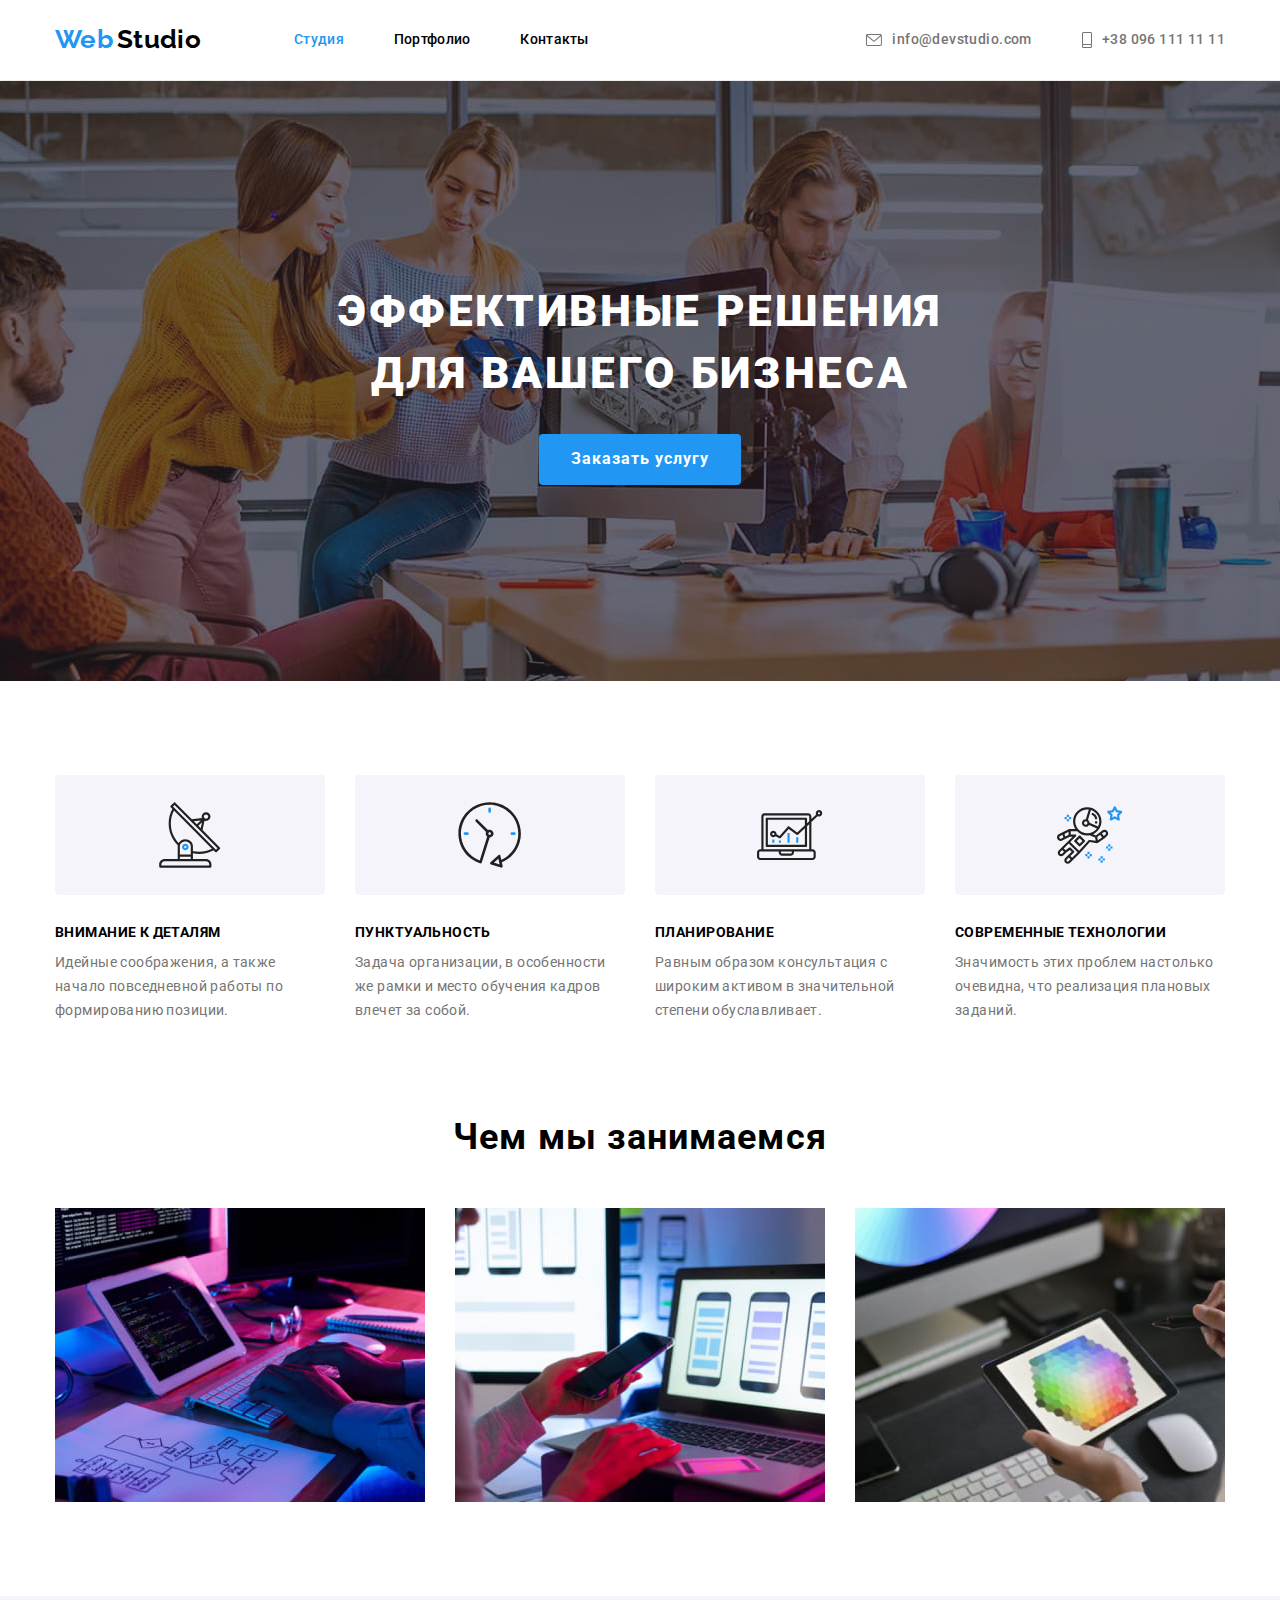
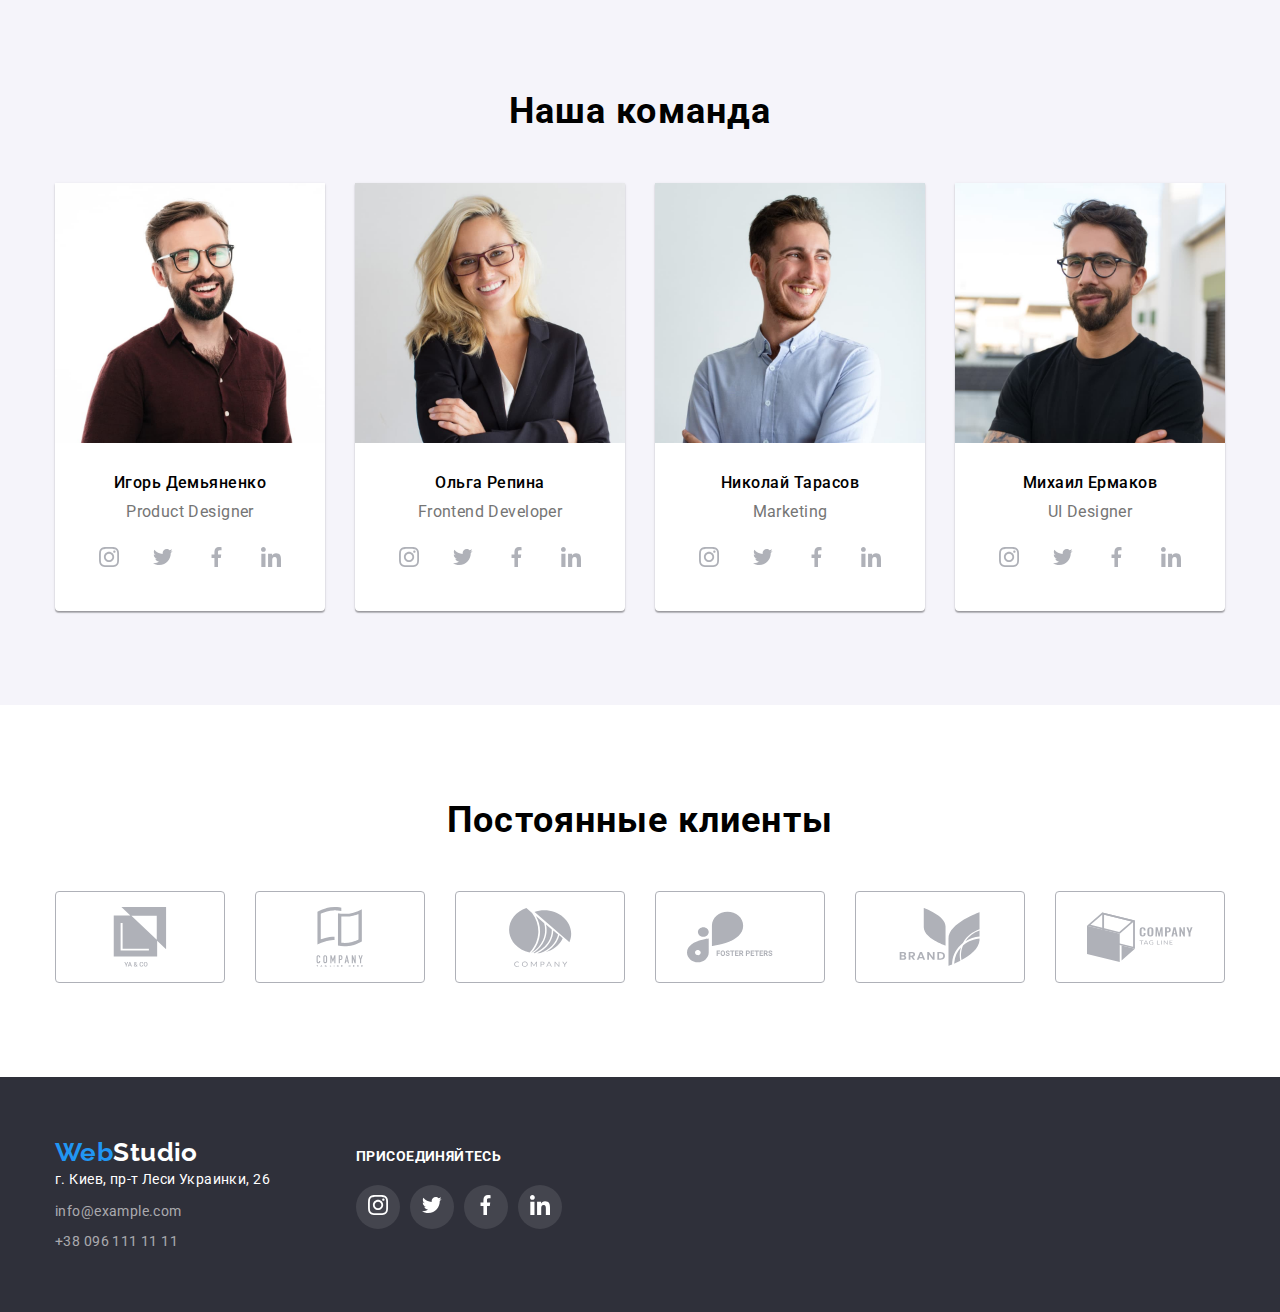
==== commit 5fbae1d4: "clients updated" ====
--- a/index.html
+++ b/index.html
@@ -280,42 +280,42 @@
     <div class="container">
     <h2 class="section-title">Постоянные клиенты</h2>
     <ul class="customers-list">
-        <li class="clients">
+        <li class="clients-item">
             <a class="clients-logo" href="#">
                 <svg class="clients">
                     <use href="./image/icons.svg#icon-yaco1"></use>
                 </svg>
             </a>
         </li>
-        <li class="clients">
+        <li class="clients-item">
             <a class="clients-logo" href="#">
                 <svg class="clients">
                     <use href="./image/icons.svg#icon-tagline2"></use>
                 </svg>
             </a>
         </li>
-        <li class="clients">
+        <li class="clients-item">
             <a class="clients-logo" href="#">
                 <svg class="clients">
                     <use href="./image/icons.svg#icon-company3"></use>
                 </svg>
             </a>
         </li>
-        <li class="clients">
+        <li class="clients-item">
             <a class="clients-logo" href="#">
                 <svg class="clients">
                     <use href="./image/icons.svg#icon-foster4"></use>
                 </svg>
             </a>
         </li>
-        <li class="clients">
+        <li class="clients-item">
             <a class="clients-logo" href="#">
                 <svg class="clients">
                     <use href="./image/icons.svg#icon-brand5"></use>
                 </svg>
             </a>
         </li>
-        <li class="clients">
+        <li class="clients-item">
             <a class="clients-logo" href="#">
                 <svg class="clients">
                     <use href="./image/icons.svg#icon-company6"></use>
--- a/css/styles.css
+++ b/css/styles.css
@@ -397,30 +397,33 @@
 .clients {
   width: 106px;
   height: 60px;
-  fill: #afb1b8;
-}
-
-.clients-logo {
+  fill: currentColor;
+}
+
+.clients-item {
   width: 170px;
   height: 92px;
+}
+
+.clients-logo {
+  width: 100%;
+  height: 100%;
   border: 1px solid #afb1b8;
   border-radius: 4px;
   display: flex;
   align-items: center;
   justify-content: center;
-  color: currentColor;
+  color: #afb1b8;
 }
 
 .clients-logo:nth-child(6n) {
   margin-right: 0;
 }
 
-.clients:hover {
-  fill: var(--logo-accent);
-}
-
-.clients-logo:hover {
+.clients-logo:hover,
+.clients-logo:focus {
   border-color: var(--logo-accent);
+  color: var(--logo-accent);
 }
 
 /* Footer */
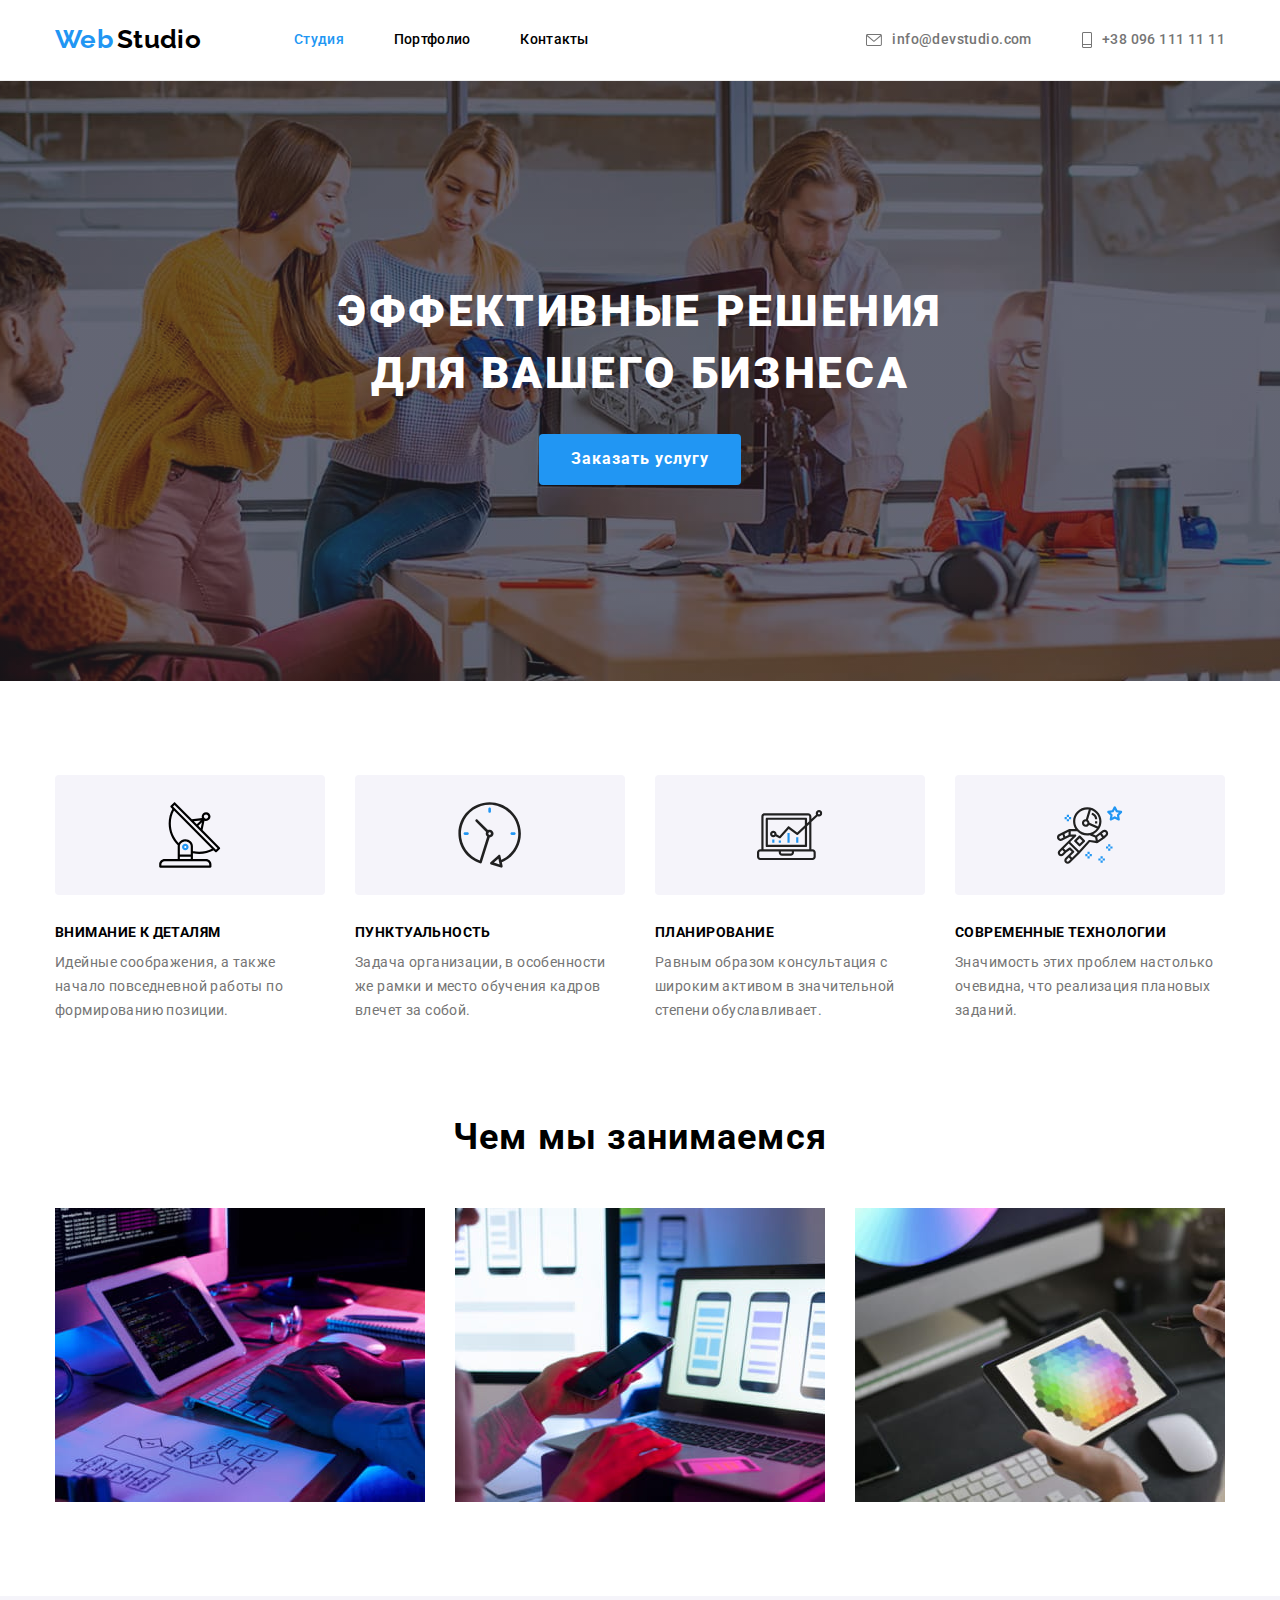
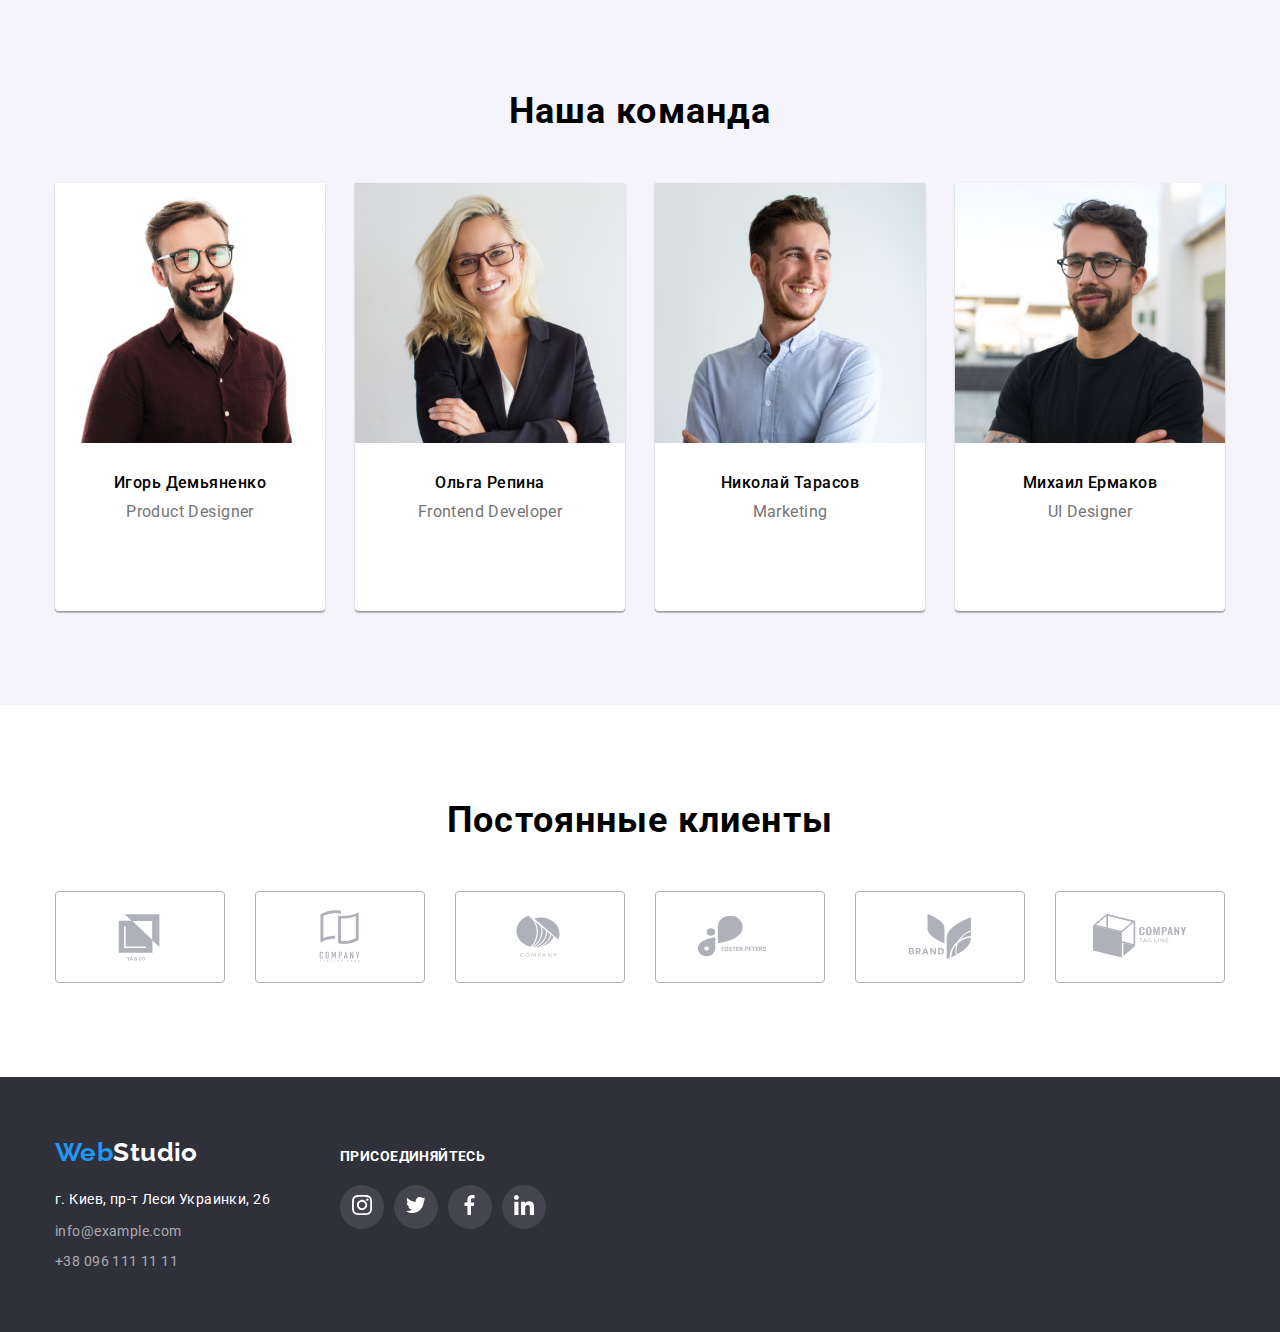
==== commit 98ac1aec: "hw updated" ====
--- a/index.html
+++ b/index.html
@@ -283,42 +283,42 @@
         <li class="clients-item">
             <a class="clients-logo" href="#">
                 <svg class="clients">
-                    <use href="./image/icons.svg#icon-yaco1"></use>
-                </svg>
-            </a>
-        </li>
-        <li class="clients-item">
-            <a class="clients-logo" href="#">
-                <svg class="clients">
-                    <use href="./image/icons.svg#icon-tagline2"></use>
-                </svg>
-            </a>
-        </li>
-        <li class="clients-item">
-            <a class="clients-logo" href="#">
-                <svg class="clients">
-                    <use href="./image/icons.svg#icon-company3"></use>
-                </svg>
-            </a>
-        </li>
-        <li class="clients-item">
-            <a class="clients-logo" href="#">
-                <svg class="clients">
-                    <use href="./image/icons.svg#icon-foster4"></use>
-                </svg>
-            </a>
-        </li>
-        <li class="clients-item">
-            <a class="clients-logo" href="#">
-                <svg class="clients">
-                    <use href="./image/icons.svg#icon-brand5"></use>
-                </svg>
-            </a>
-        </li>
-        <li class="clients-item">
-            <a class="clients-logo" href="#">
-                <svg class="clients">
-                    <use href="./image/icons.svg#icon-company6"></use>
+                    <use href="./image/icons.svg#icon-Logo-1"></use>
+                </svg>
+            </a>
+        </li>
+        <li class="clients-item">
+            <a class="clients-logo" href="#">
+                <svg class="clients">
+                    <use href="./image/icons.svg#icon-Logo-2"></use>
+                </svg>
+            </a>
+        </li>
+        <li class="clients-item">
+            <a class="clients-logo" href="#">
+                <svg class="clients">
+                    <use href="./image/icons.svg#icon-Logo-3"></use>
+                </svg>
+            </a>
+        </li>
+        <li class="clients-item">
+            <a class="clients-logo" href="#">
+                <svg class="clients">
+                    <use href="./image/icons.svg#icon-Logo-4"></use>
+                </svg>
+            </a>
+        </li>
+        <li class="clients-item">
+            <a class="clients-logo" href="#">
+                <svg class="clients">
+                    <use href="./image/icons.svg#icon-Logo-5"></use>
+                </svg>
+            </a>
+        </li>
+        <li class="clients-item">
+            <a class="clients-logo" href="#">
+                <svg class="clients">
+                    <use href="./image/icons.svg#icon-Logo-6"></use>
                 </svg>
             </a>
         </li>
--- a/css/styles.css
+++ b/css/styles.css
@@ -420,6 +420,10 @@
   margin-right: 0;
 }
 
+/* .clients:hover {
+  fill: var(--logo-accent);
+} */
+
 .clients-logo:hover,
 .clients-logo:focus {
   border-color: var(--logo-accent);
@@ -441,6 +445,7 @@
 }
 
 .logo-footer {
+  display: block;
   margin-bottom: 20px;
 }
 
@@ -450,7 +455,6 @@
   font-size: 26px;
   font-weight: 700;
   line-height: 1.2;
-  margin-bottom: 20px;
 }
 
 .address {
@@ -515,17 +519,12 @@
 }
 
 .footer-social-media {
-  display: flex;
-  flex-direction: column;
-  width: 206px;
   margin-left: 70px;
-  padding-top: 0;
-  align-content: flex-start;
-}
-
-.footer-info {
+}
+
+/* .footer-info {
   width: 231px;
-}
+} */
 
 .social-media-f {
   display: flex;
@@ -554,6 +553,13 @@
   fill: var(--text-accent);
   background: rgba(255, 255, 255, 0.1);
   border-radius: 50%;
+}
+
+.instagram,
+.twitter,
+.facebook,
+.linkedin {
+  fill: var(--text-accent);
 }
 
 /* PAGE - Portfolio */
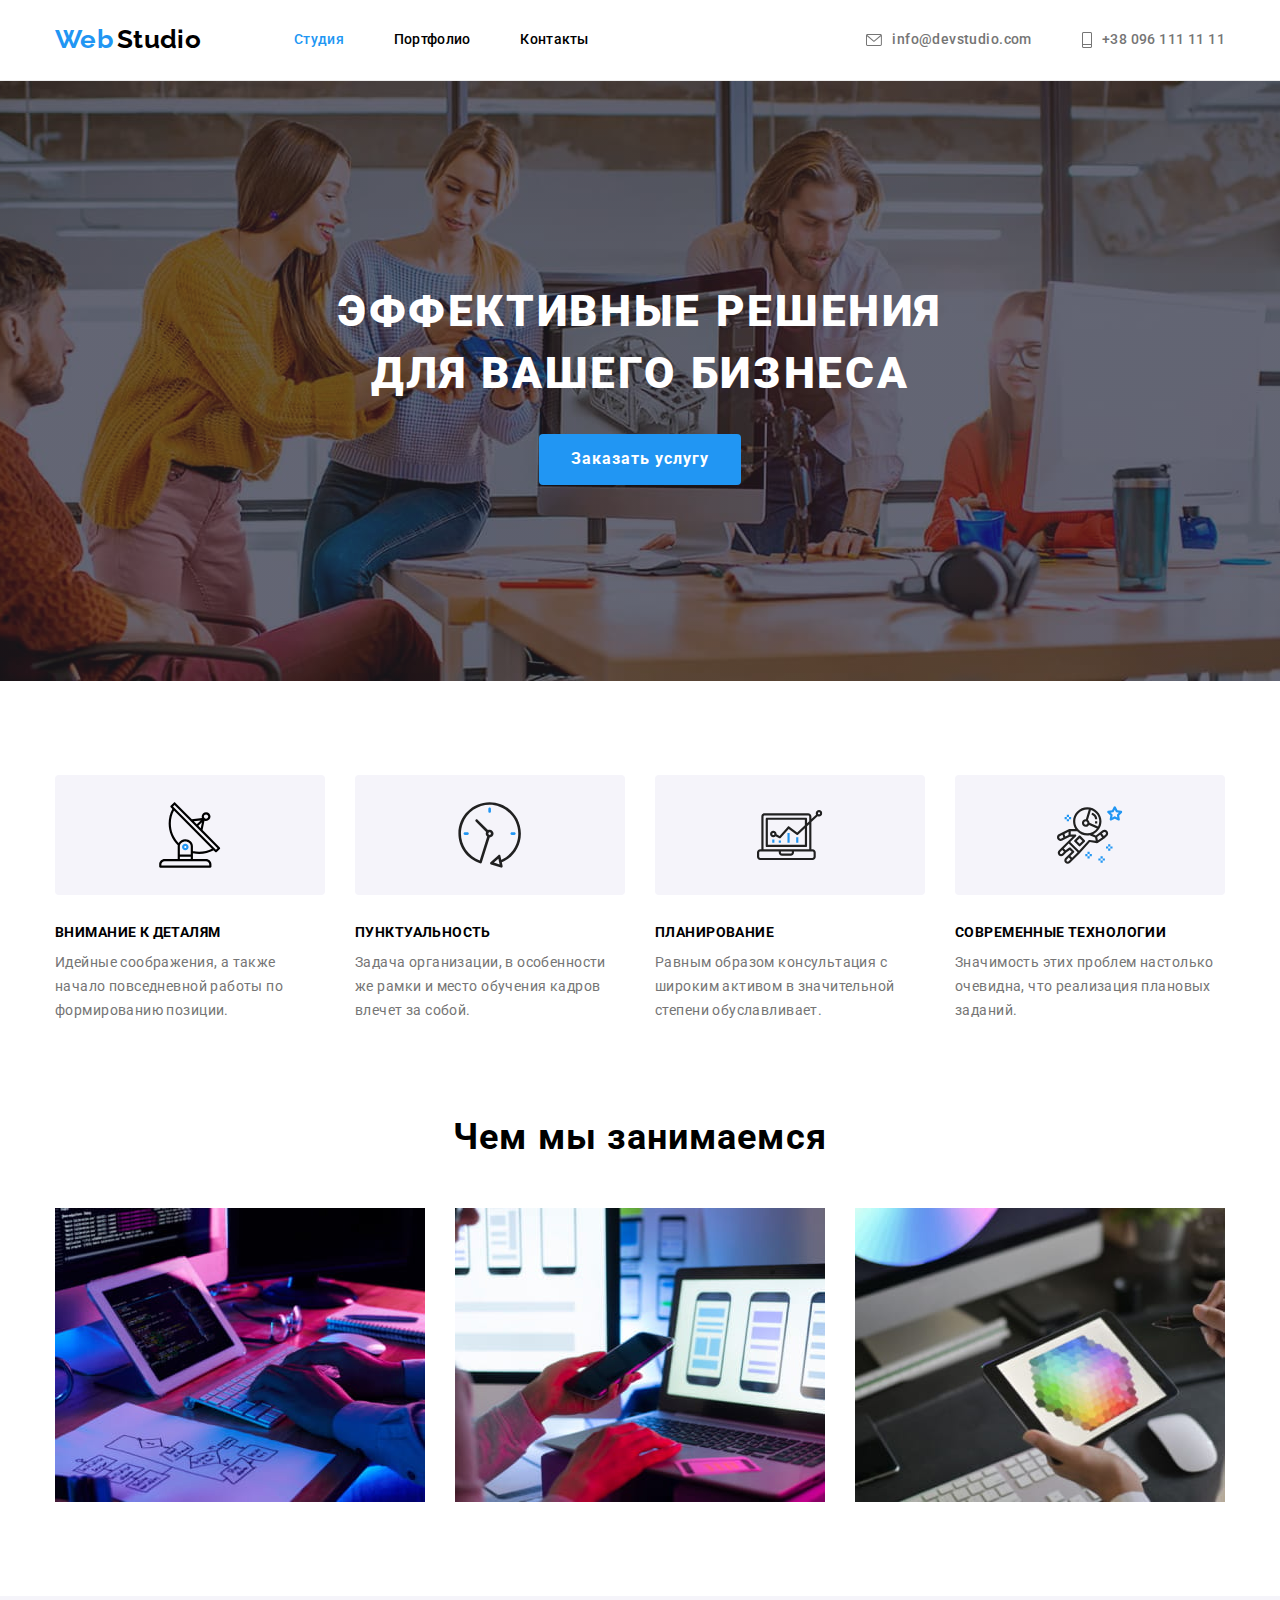
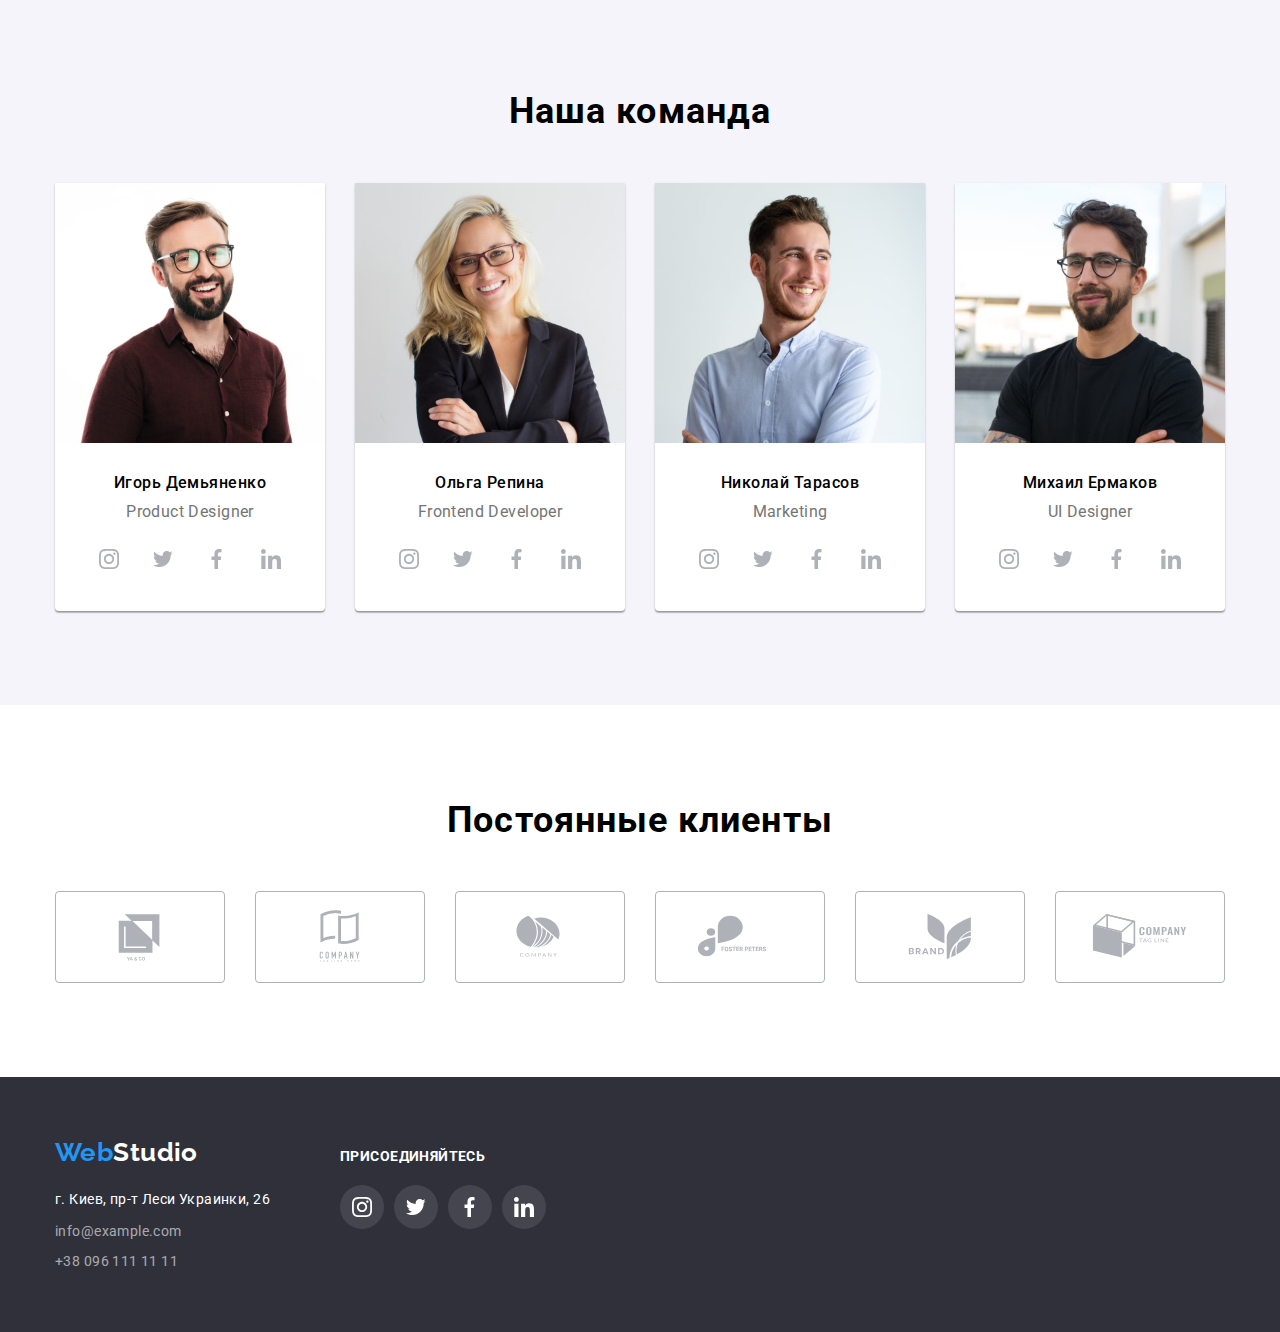
==== commit 1372358b: "HW updated" ====
--- a/index.html
+++ b/index.html
@@ -130,28 +130,28 @@
             <p class="position-title">Product Designer</p>
             <ul class="social-media">
                 <li class="social-icons">
-                    <a href="#">
+                    <a class="smm" href="#">
                         <svg class="instagram">
                             <use href="./image/icons.svg#icon-instagram"></use>
                         </svg>
                     </a>
                 </li>
                 <li class="social-icons">
-                    <a href="#">
+                    <a class="smm" href="#">
                         <svg class="twitter">
                             <use href="./image/icons.svg#icon-twitter"></use>
                         </svg>
                     </a>
                 </li>
                 <li class="social-icons">
-                    <a href="#">
+                    <a class="smm" href="#">
                         <svg class="facebook">
                             <use href="./image/icons.svg#icon-facebook"></use>
                         </svg>
                     </a>
                 </li>
                 <li class="social-icons">
-                    <a href="#">
+                    <a class="smm" href="#">
                         <svg class="linkedin">
                             <use href="./image/icons.svg#icon-linkedin"></use>
                         </svg>
@@ -167,28 +167,28 @@
             <p class="position-title">Frontend Developer</p>
             <ul class="social-media">
                 <li class="social-icons">
-                    <a href="#">
+                    <a class="smm" href="#">
                         <svg class="instagram">
                             <use href="./image/icons.svg#icon-instagram"></use>
                         </svg>
                     </a>
                 </li>
                 <li class="social-icons">
-                    <a href="#">
+                    <a class="smm" href="#">
                         <svg class="twitter">
                             <use href="./image/icons.svg#icon-twitter"></use>
                         </svg>
                     </a>
                 </li>
                 <li class="social-icons">
-                    <a href="#">
+                    <a class="smm" href="#">
                         <svg class="facebook">
                             <use href="./image/icons.svg#icon-facebook"></use>
                         </svg>
                     </a>
                 </li>
                 <li class="social-icons">
-                    <a href="#">
+                    <a class="smm" href="#">
                         <svg class="linkedin">
                             <use href="./image/icons.svg#icon-linkedin"></use>
                         </svg>
@@ -204,28 +204,28 @@
             <p class="position-title">Marketing</p>
             <ul class="social-media">
                 <li class="social-icons">
-                    <a href="#">
+                    <a class="smm" href="#">
                         <svg class="instagram">
                             <use href="./image/icons.svg#icon-instagram"></use>
                         </svg>
                     </a>
                 </li>
                 <li class="social-icons">
-                    <a href="#">
+                    <a class="smm" href="#">
                         <svg class="twitter">
                             <use href="./image/icons.svg#icon-twitter"></use>
                         </svg>
                     </a>
                 </li>
                 <li class="social-icons">
-                    <a href="#">
+                    <a class="smm" href="#">
                         <svg class="facebook">
                             <use href="./image/icons.svg#icon-facebook"></use>
                         </svg>
                     </a>
                 </li>
                 <li class="social-icons">
-                    <a href="#">
+                    <a class="smm" href="#">
                         <svg class="linkedin">
                             <use href="./image/icons.svg#icon-linkedin"></use>
                         </svg>
@@ -241,28 +241,28 @@
             <p class="position-title">UI Designer</p>
             <ul class="social-media">
                 <li class="social-icons">
-                    <a href="#">
+                    <a class="smm" href="#">
                         <svg class="instagram">
                             <use href="./image/icons.svg#icon-instagram"></use>
                         </svg>
                     </a>
                 </li>
                 <li class="social-icons">
-                    <a href="#">
+                    <a class="smm" href="#">
                         <svg class="twitter">
                             <use href="./image/icons.svg#icon-twitter"></use>
                         </svg>
                     </a>
                 </li>
                 <li class="social-icons">
-                    <a href="#">
+                    <a class="smm" href="#">
                         <svg class="facebook">
                             <use href="./image/icons.svg#icon-facebook"></use>
                         </svg>
                     </a>
                 </li>
                 <li class="social-icons">
-                    <a href="#">
+                    <a class="smm" href="#">
                         <svg class="linkedin">
                             <use href="./image/icons.svg#icon-linkedin"></use>
                         </svg>
@@ -355,28 +355,28 @@
                 </p>
                 <ul class="social-media-f">
                     <li class="social-icons-f">
-                        <a href="#">
+                        <a class="smm-footer" href="#">
                             <svg class="instagram">
                                 <use href="./image/icons.svg#icon-instagram"></use>
                             </svg>
                         </a>
                     </li>
                     <li class="social-icons-f">
-                        <a href="#">
+                        <a class="smm-footer" href="#">
                             <svg class="twitter">
                                 <use href="./image/icons.svg#icon-twitter"></use>
                             </svg>
                         </a>
                     </li>
                     <li class="social-icons-f">
-                        <a href="#">
+                        <a class="smm-footer" href="#">
                             <svg class="facebook">
                                 <use href="./image/icons.svg#icon-facebook"></use>
                             </svg>
                         </a>
                     </li>
                     <li class="social-icons-f">
-                        <a href="#">
+                        <a class="smm-footer" href="#">
                             <svg class="linkedin">
                                 <use href="./image/icons.svg#icon-linkedin"></use>
                             </svg>
--- a/css/styles.css
+++ b/css/styles.css
@@ -363,20 +363,26 @@
   margin-top: 16px;
 }
 
-.social-icons:hover {
+.smm {
+  width: 100%;
+  height: 100%;
+  display: flex;
+  align-items: center;
+  justify-content: center;
+  border-radius: 50%;
+  fill: #afb1b8;
+}
+
+.smm:hover,
+.smm:focus {
   background-color: var(--logo-accent);
   fill: var(--text-accent);
-  border-radius: 50%;
 }
 
 .social-icons {
-  display: flex;
   width: 44px;
   height: 44px;
-  flex-direction: column;
-  align-items: center;
-  justify-content: center;
-  fill: #afb1b8;
+  color: #afb1b8;
 }
 
 .twitter,
@@ -385,6 +391,7 @@
 .linkedin {
   width: 20px;
   height: 20px;
+  color: currentColor;
 }
 
 /* Frequent customers */
@@ -522,9 +529,16 @@
   margin-left: 70px;
 }
 
-/* .footer-info {
-  width: 231px;
-} */
+.smm-footer {
+  width: 100%;
+  height: 100%;
+  display: flex;
+  align-items: center;
+  justify-content: center;
+  border-radius: 50%;
+  fill: var(--text-accent);
+  background: rgba(255, 255, 255, 0.1);
+}
 
 .social-media-f {
   display: flex;
@@ -536,29 +550,15 @@
   margin-right: 0;
 }
 
-.social-icons-f:hover {
+.smm-footer:hover,
+.smm-footer:focus {
   background-color: var(--logo-accent);
-  fill: var(--text-accent);
-  border-radius: 50%;
 }
 
 .social-icons-f {
-  display: flex;
   width: 44px;
   height: 44px;
-  flex-direction: column;
-  align-items: center;
-  justify-content: center;
   margin-right: 10px;
-  fill: var(--text-accent);
-  background: rgba(255, 255, 255, 0.1);
-  border-radius: 50%;
-}
-
-.instagram,
-.twitter,
-.facebook,
-.linkedin {
   fill: var(--text-accent);
 }
 
